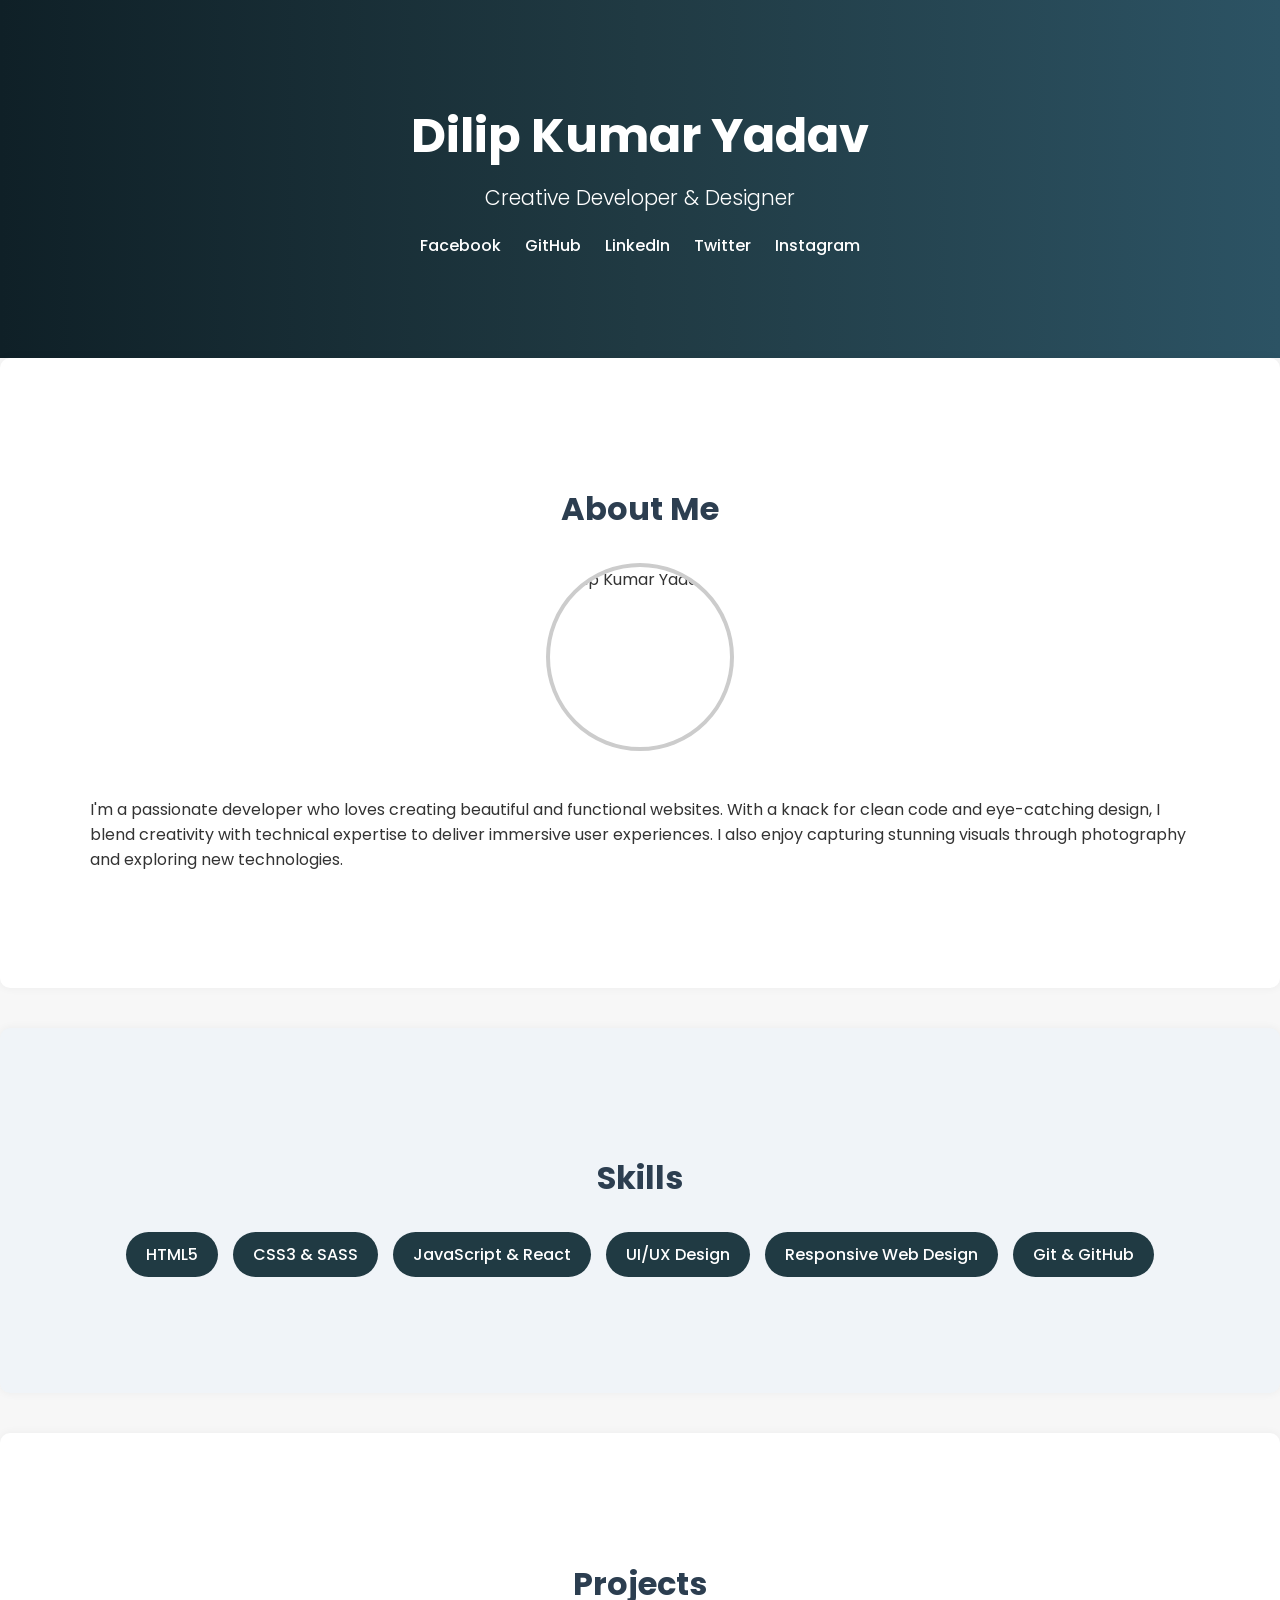
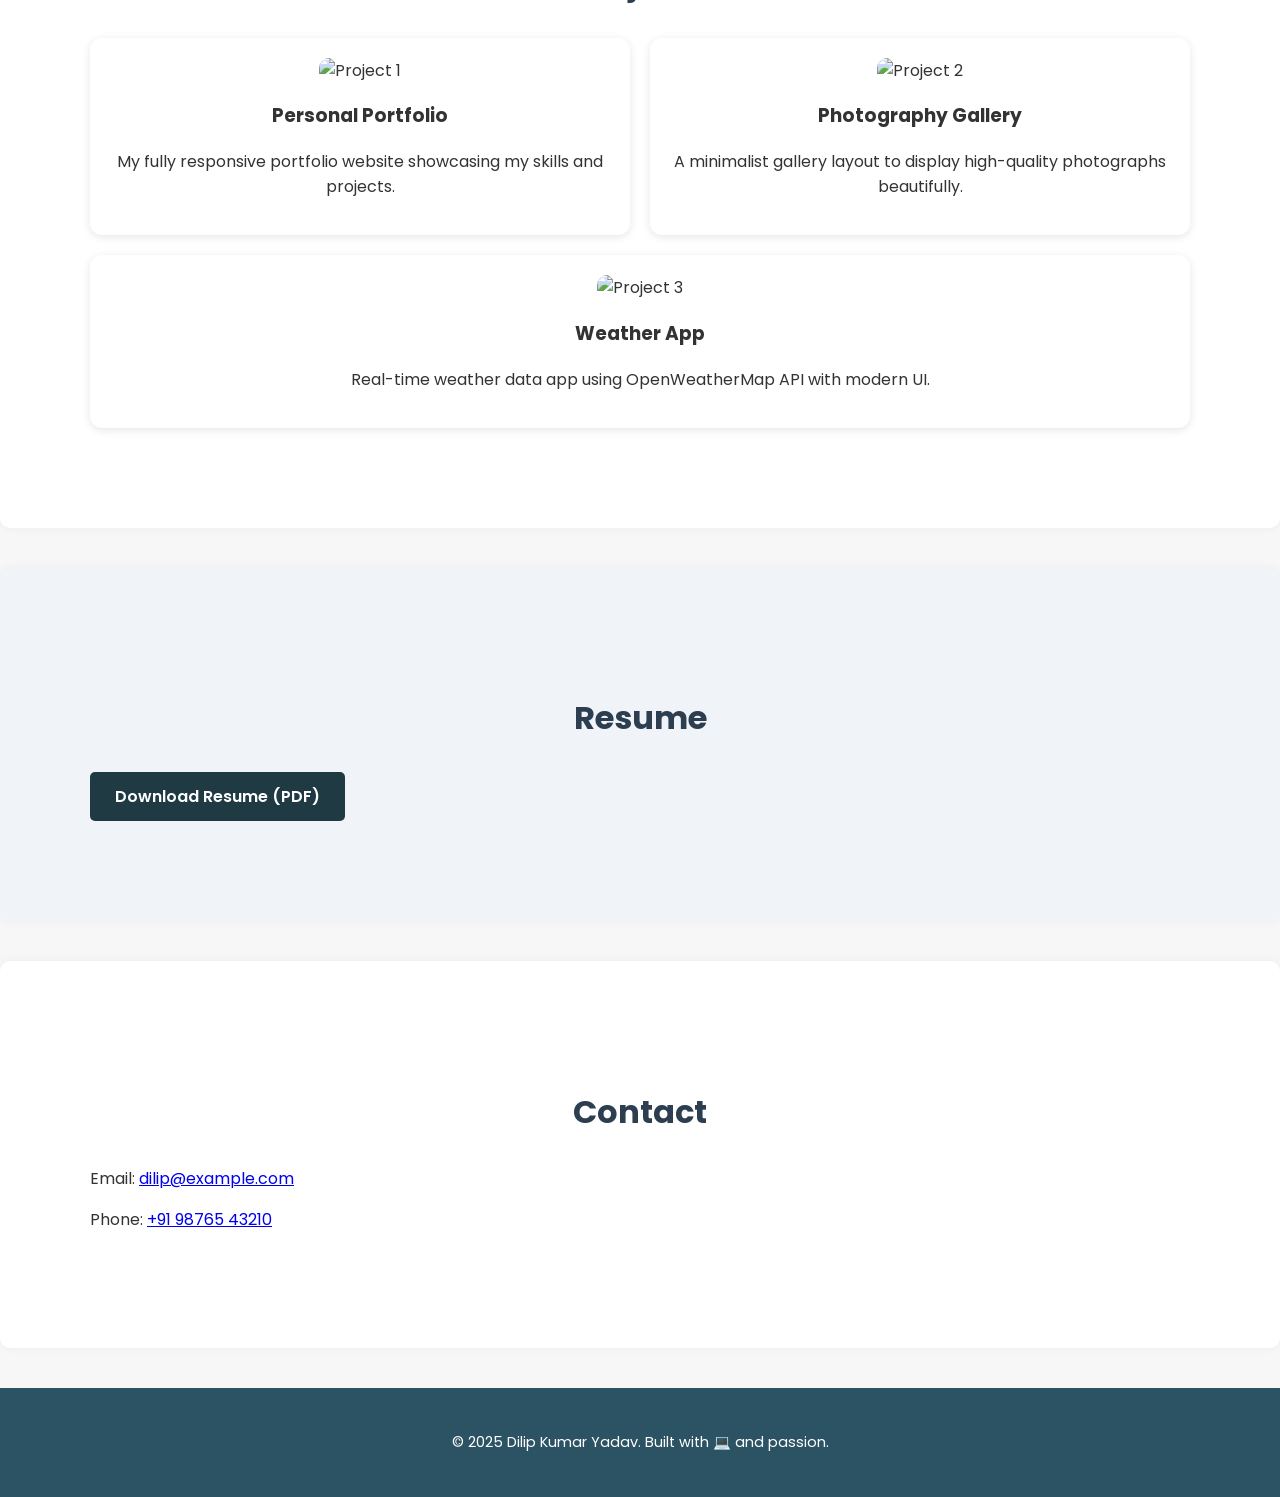
==== porfolio.html @ 93764da7 "Initial commit for portfolio project" ====
<!DOCTYPE html>
<html lang="en">
<head>
  <meta charset="UTF-8" />
  <meta name="viewport" content="width=device-width, initial-scale=1.0" />
  <title>Dilip Kumar Yadav | Portfolio</title>
  <link rel="stylesheet" href="style1.css" />
  <link href="https://fonts.googleapis.com/css2?family=Poppins:wght@300;500;700&display=swap" rel="stylesheet">
</head>
<body>
  <header class="main-header">
    <div class="container">
      <h1>Dilip Kumar Yadav</h1>
      <p class="tagline">Creative Developer & Designer</p>
      <div class="social-links">
        <a href="https://www.facebook.com/share/1N4x9BGYqD/" target="_blank">Facebook</a>
        <a href="https://github.com/dilipkumar" target="_blank">GitHub</a>
        <a href="https://www.linkedin.com/in/dilip-kumar-yadav-ab95802b9?utm_source=share&utm_campaign=share_via&utm_content=profile&utm_medium=android_app
" target="_blank">LinkedIn</a>
        <a href="https://x.com/DilipKumar4952?t=Vsyx3Fzroto8toI7PtN6Iw&s=09" target="_blank">Twitter</a>
        <a href="https://www.instagram.com/dilipyadav3100?igsh=bm42M292dGVkbm9r" target="_blank">Instagram</a>
      </div>
    </div>
  </header>

  <section id="about" class="section">
    <div class="container">
      <h2>About Me</h2>
      <div class="about-flex">
        <img src="https://via.placeholder.com/180" alt="Dilip Kumar Yadav" class="profile-pic" />
        <p>I'm a passionate developer who loves creating beautiful and functional websites. With a knack for clean code and eye-catching design, I blend creativity with technical expertise to deliver immersive user experiences. I also enjoy capturing stunning visuals through photography and exploring new technologies.</p>
      </div>
    </div>
  </section>

  <section id="skills" class="section light">
    <div class="container">
      <h2>Skills</h2>
      <ul class="skills-list">
        <li>HTML5</li>
        <li>CSS3 & SASS</li>
        <li>JavaScript & React</li>
        <li>UI/UX Design</li>
        <li>Responsive Web Design</li>
        <li>Git & GitHub</li>
      </ul>
    </div>
  </section>

  <section id="projects" class="section">
    <div class="container">
      <h2>Projects</h2>
      <div class="project-grid">
        <div class="project">
          <img src="https://via.placeholder.com/350x200" alt="Project 1">
          <h3>Personal Portfolio</h3>
          <p>My fully responsive portfolio website showcasing my skills and projects.</p>
        </div>
        <div class="project">
          <img src="https://via.placeholder.com/350x200" alt="Project 2">
          <h3>Photography Gallery</h3>
          <p>A minimalist gallery layout to display high-quality photographs beautifully.</p>
        </div>
        <div class="project">
          <img src="https://via.placeholder.com/350x200" alt="Project 3">
          <h3>Weather App</h3>
          <p>Real-time weather data app using OpenWeatherMap API with modern UI.</p>
        </div>
      </div>
    </div>
  </section>

  <section id="resume" class="section light">
    <div class="container">
      <h2>Resume</h2>
      <a class="button" href="resume.pdf" download>Download Resume (PDF)</a>
    </div>
  </section>

  <section id="contact" class="section">
    <div class="container">
      <h2>Contact</h2>
      <p>Email: <a href="mailto:dilip@example.com">dilip@example.com</a></p>
      <p>Phone: <a href="tel:+919876543210">+91 98765 43210</a></p>
    </div>
  </section>

  <footer class="main-footer">
    <p>&copy; 2025 Dilip Kumar Yadav. Built with 💻 and passion.</p>
  </footer>
</body>
</html>
---- style1.css ----
/* style.css */

body {
    margin: 0;
    font-family: 'Poppins', sans-serif;
    background-color: #f7f7f7;
    color: #333;
  }
  
  .container {
    width: 90%;
    max-width: 1100px;
    margin: auto;
    padding: 40px 20px;
  }
  
  .main-header {
    background: linear-gradient(to right, #0f2027, #203a43, #2c5364);
    color: #fff;
    text-align: center;
    padding: 60px 20px;
  }
  
  .main-header h1 {
    font-size: 3em;
    margin: 0;
  }
  
  .tagline {
    font-size: 1.3em;
    margin: 10px 0;
    font-weight: 300;
  }
  
  .social-links {
    margin-top: 20px;
  }
  
  .social-links a {
    color: #fff;
    text-decoration: none;
    margin: 0 10px;
    font-weight: 500;
    transition: color 0.3s;
  }
  
  .social-links a:hover {
    color: #f5c518;
  }
  
  .section {
    background: #fff;
    margin-bottom: 40px;
    padding: 60px 20px;
    border-radius: 10px;
    box-shadow: 0 0 10px rgba(0,0,0,0.05);
  }
  
  .section.light {
    background-color: #f0f4f8;
  }
  
  .section h2 {
    text-align: center;
    margin-bottom: 30px;
    font-size: 2em;
    color: #2c3e50;
  }
  
  .about-flex {
    display: flex;
    flex-wrap: wrap;
    gap: 30px;
    align-items: center;
    justify-content: center;
  }
  
  .profile-pic {
    border-radius: 50%;
    width: 180px;
    height: 180px;
    object-fit: cover;
    border: 4px solid #ccc;
  }
  
  .skills-list {
    list-style: none;
    display: flex;
    flex-wrap: wrap;
    justify-content: center;
    gap: 15px;
    padding: 0;
  }
  
  .skills-list li {
    background: #203a43;
    color: #fff;
    padding: 10px 20px;
    border-radius: 25px;
    font-weight: 500;
  }
  
  .project-grid {
    display: flex;
    flex-wrap: wrap;
    justify-content: space-between;
    gap: 20px;
  }
  
  .project {
    background: #ffffff;
    padding: 20px;
    border-radius: 12px;
    flex: 1 1 calc(33% - 20px);
    box-shadow: 0 2px 8px rgba(0,0,0,0.1);
    text-align: center;
    transition: transform 0.3s;
  }
  
  .project img {
    max-width: 100%;
    border-radius: 10px;
  }
  
  .project:hover {
    transform: translateY(-5px);
  }
  
  .button {
    display: inline-block;
    background: #203a43;
    color: #fff;
    padding: 12px 25px;
    border-radius: 5px;
    text-decoration: none;
    font-weight: 600;
    transition: background 0.3s;
  }
  
  .button:hover {
    background: #0f2027;
  }
  
  .main-footer {
    text-align: center;
    padding: 30px 20px;
    background: #2c5364;
    color: #fff;
    font-size: 0.9em;
  }
  
  /* Responsive Design */
  @media (max-width: 768px) {
    .about-flex {
      flex-direction: column;
      text-align: center;
    }
  
    .project-grid {
      flex-direction: column;
      align-items: center;
    }
  
    .project {
      width: 100%;
    }
  }
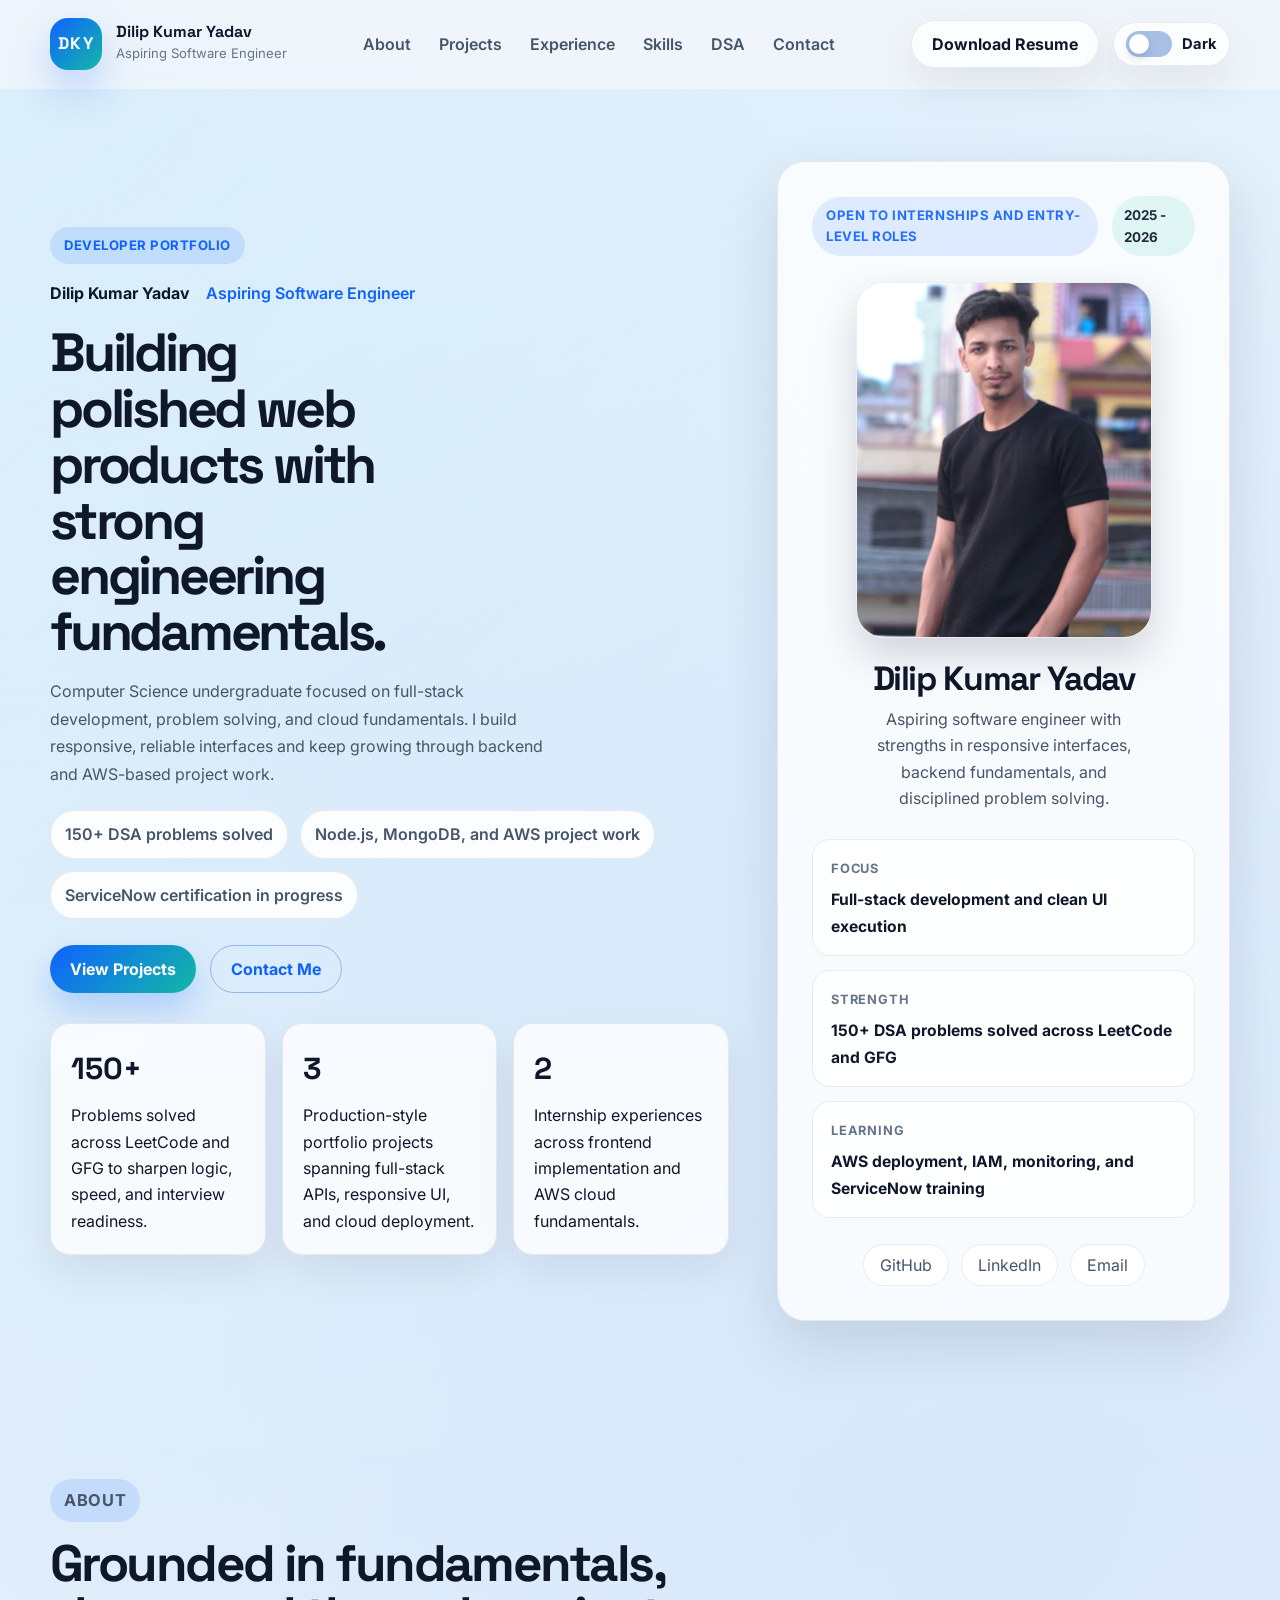
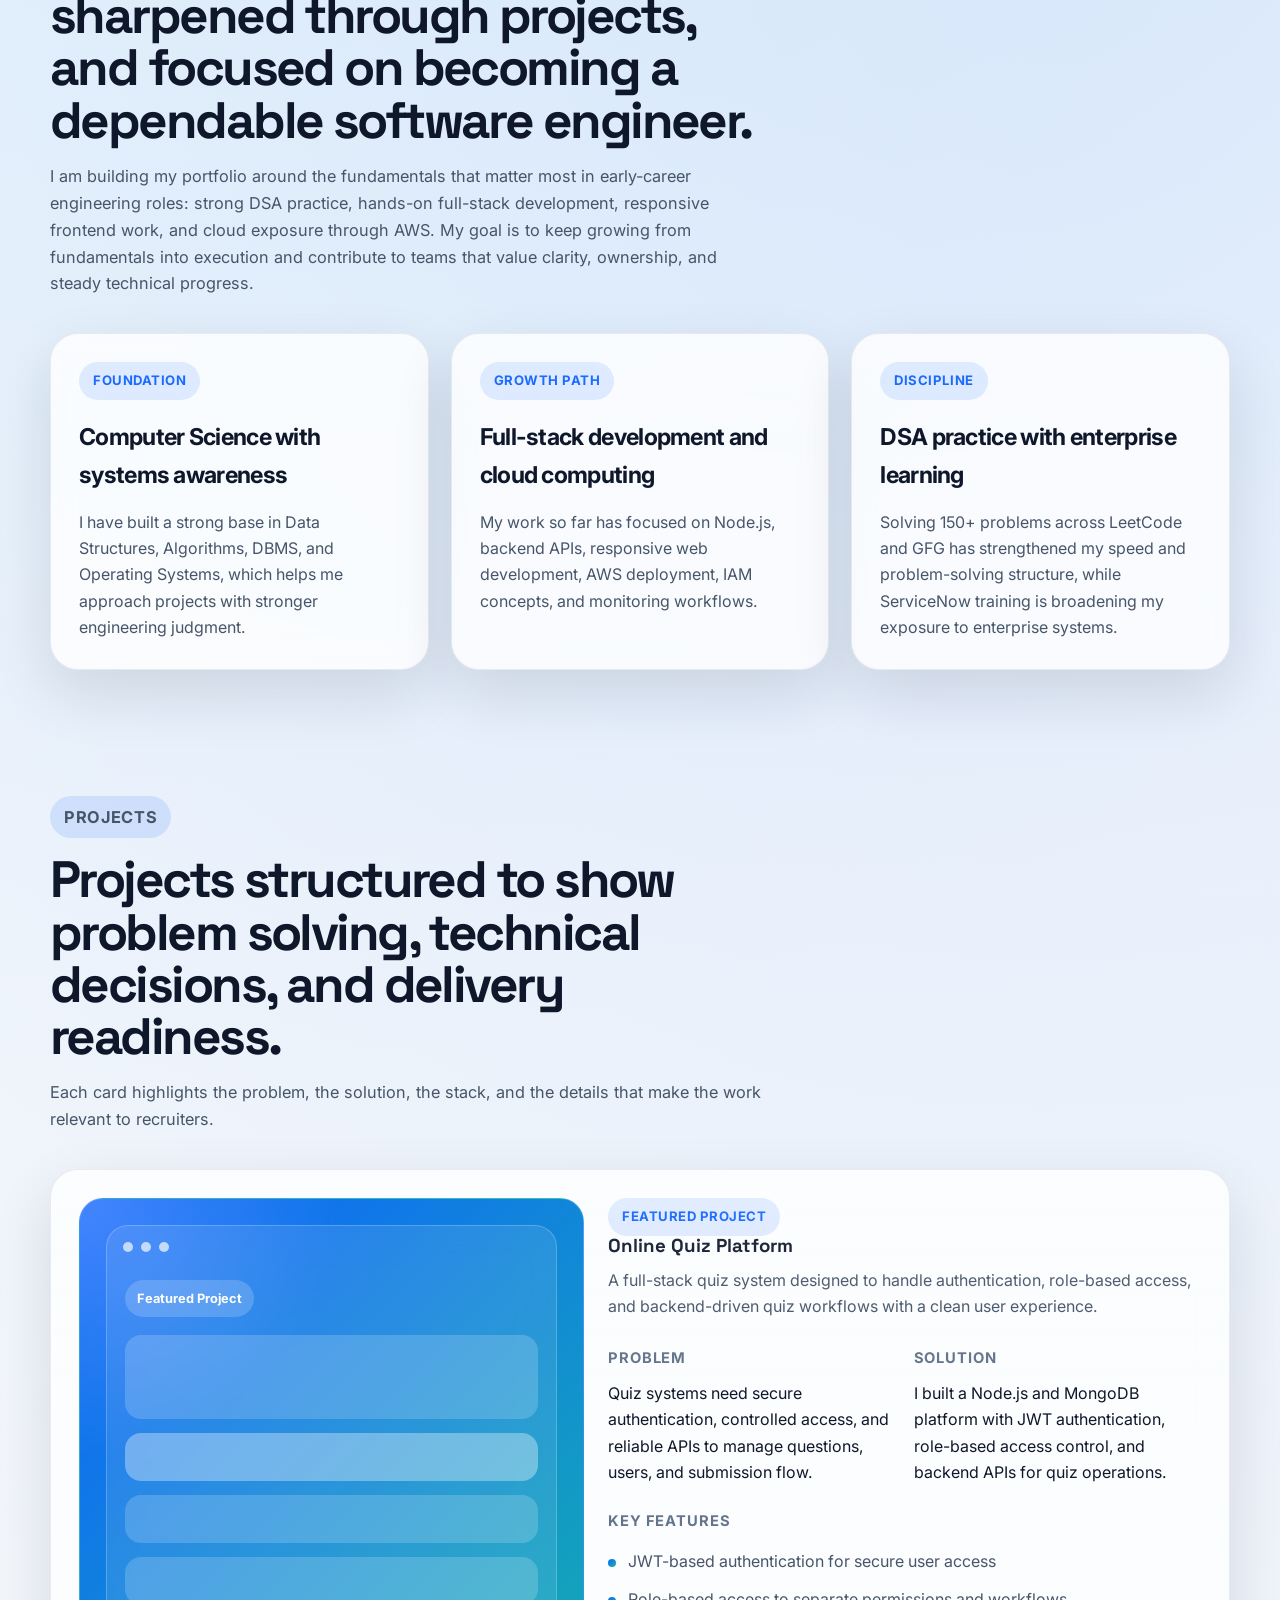
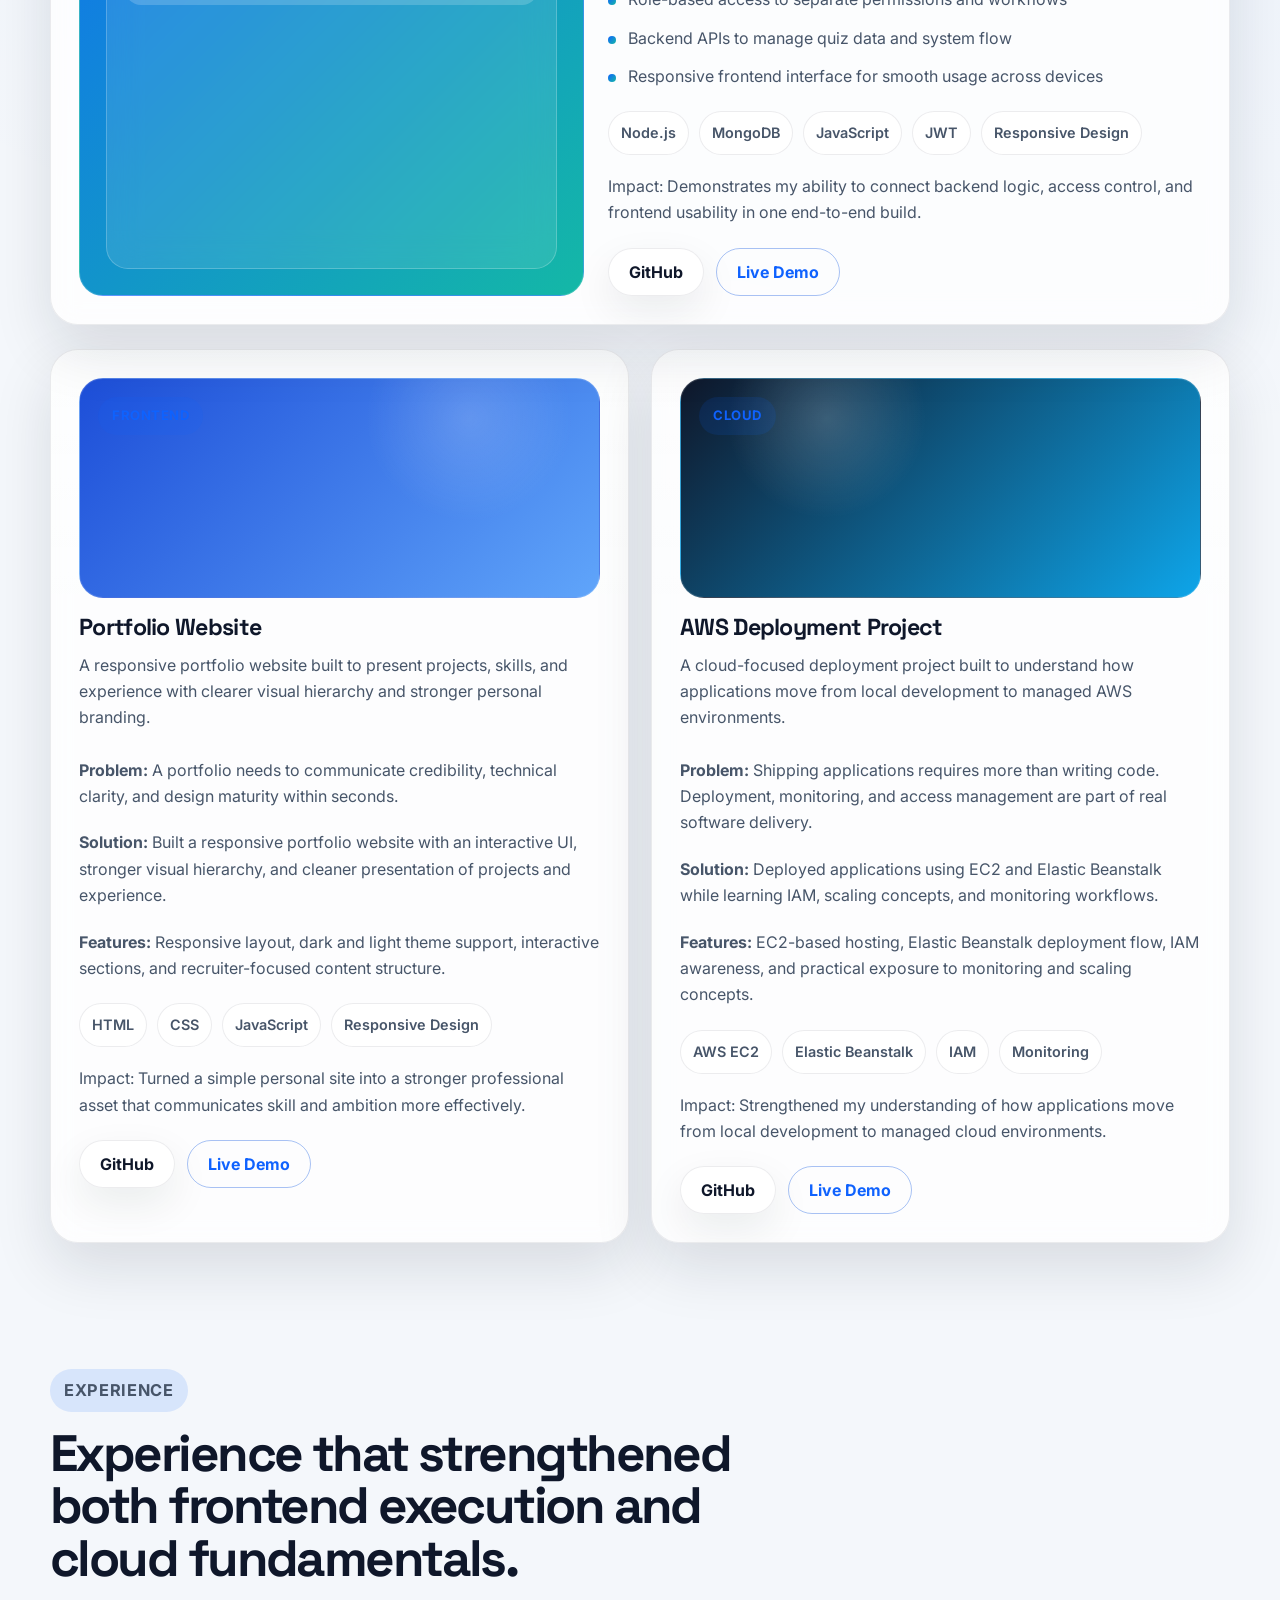
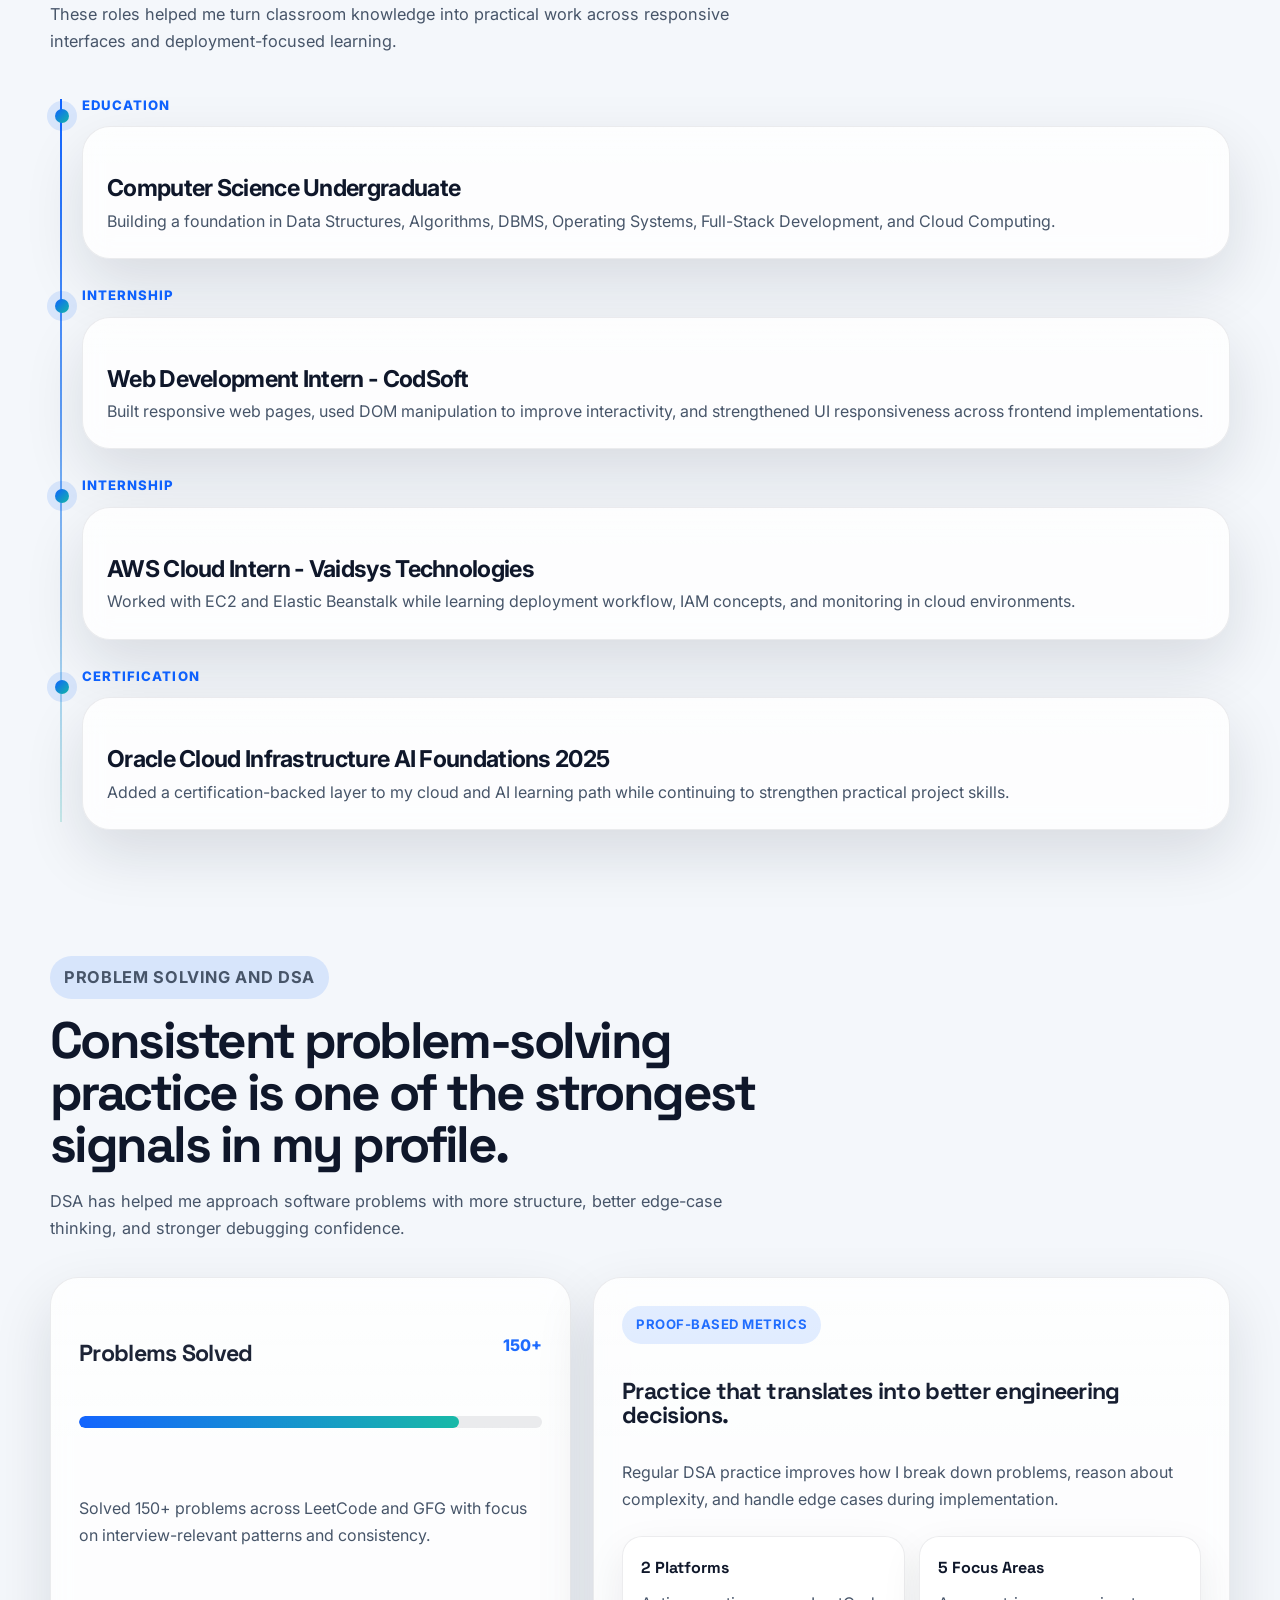
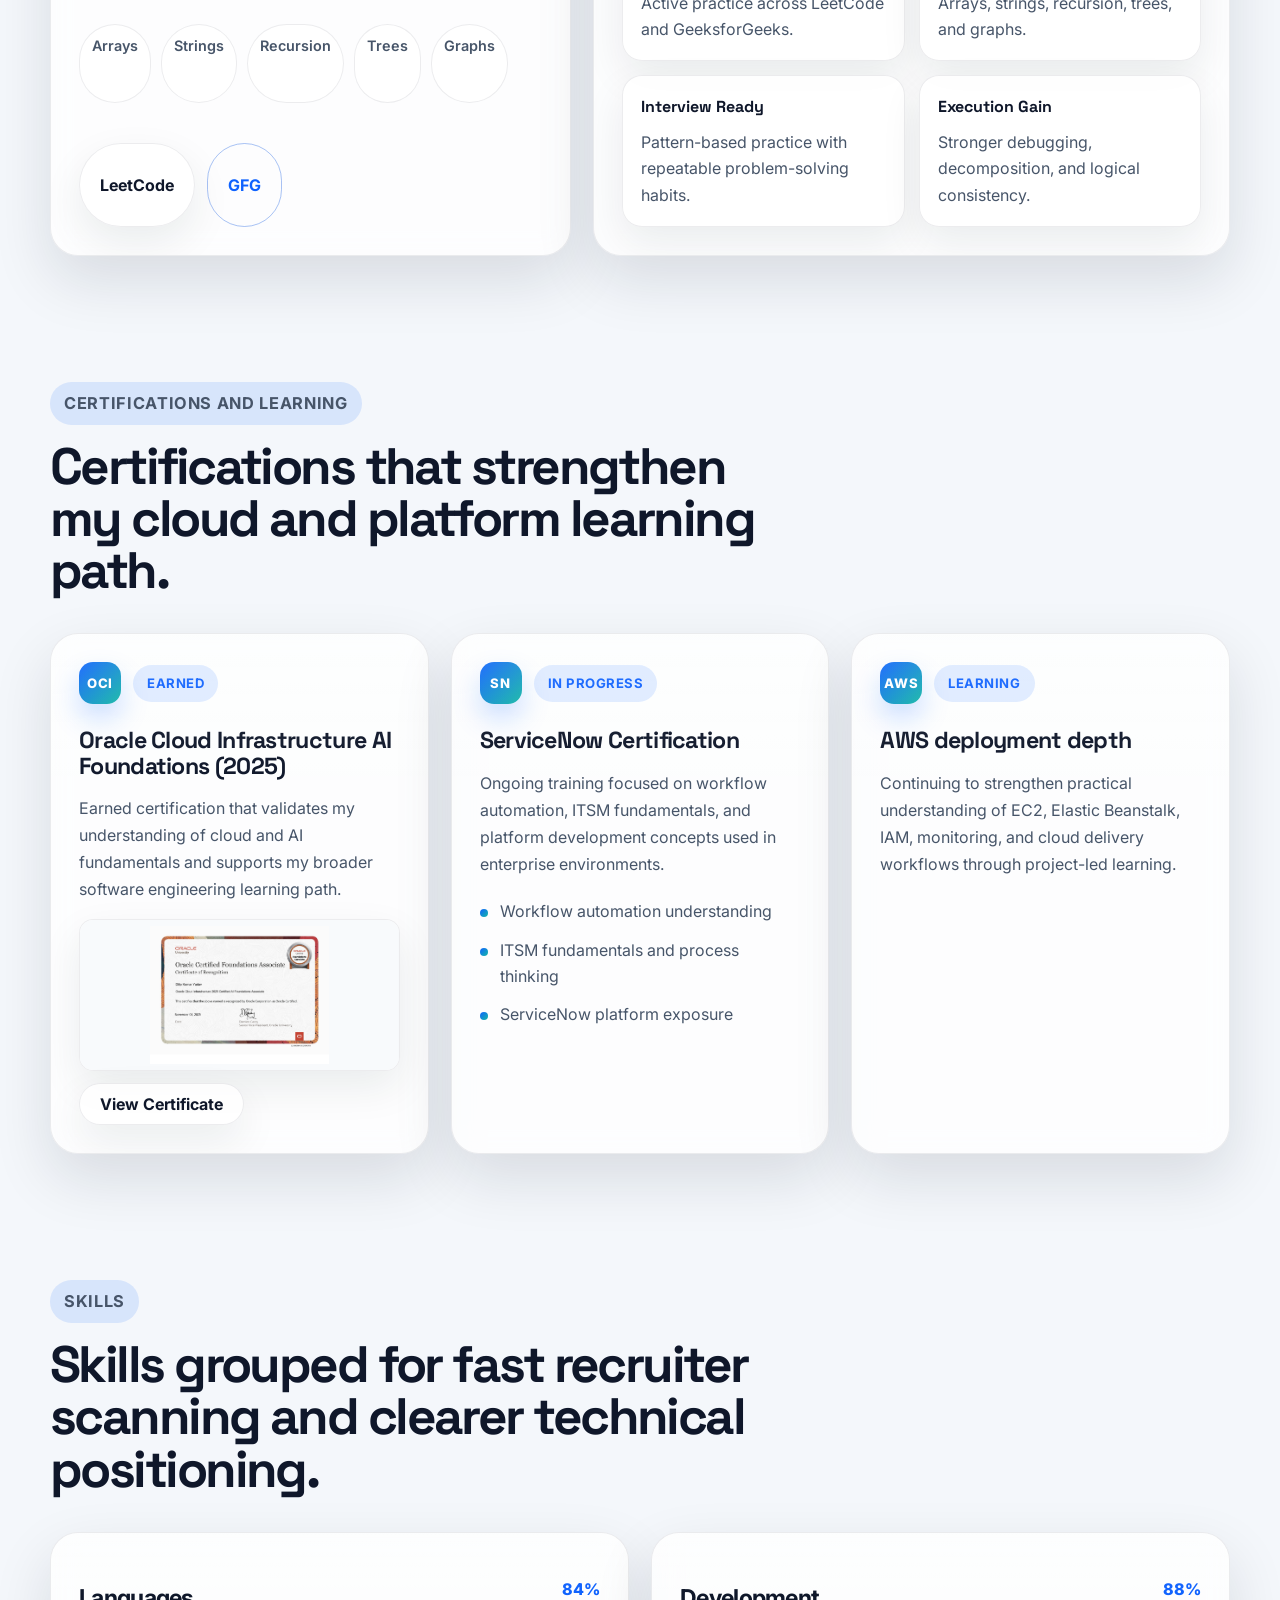
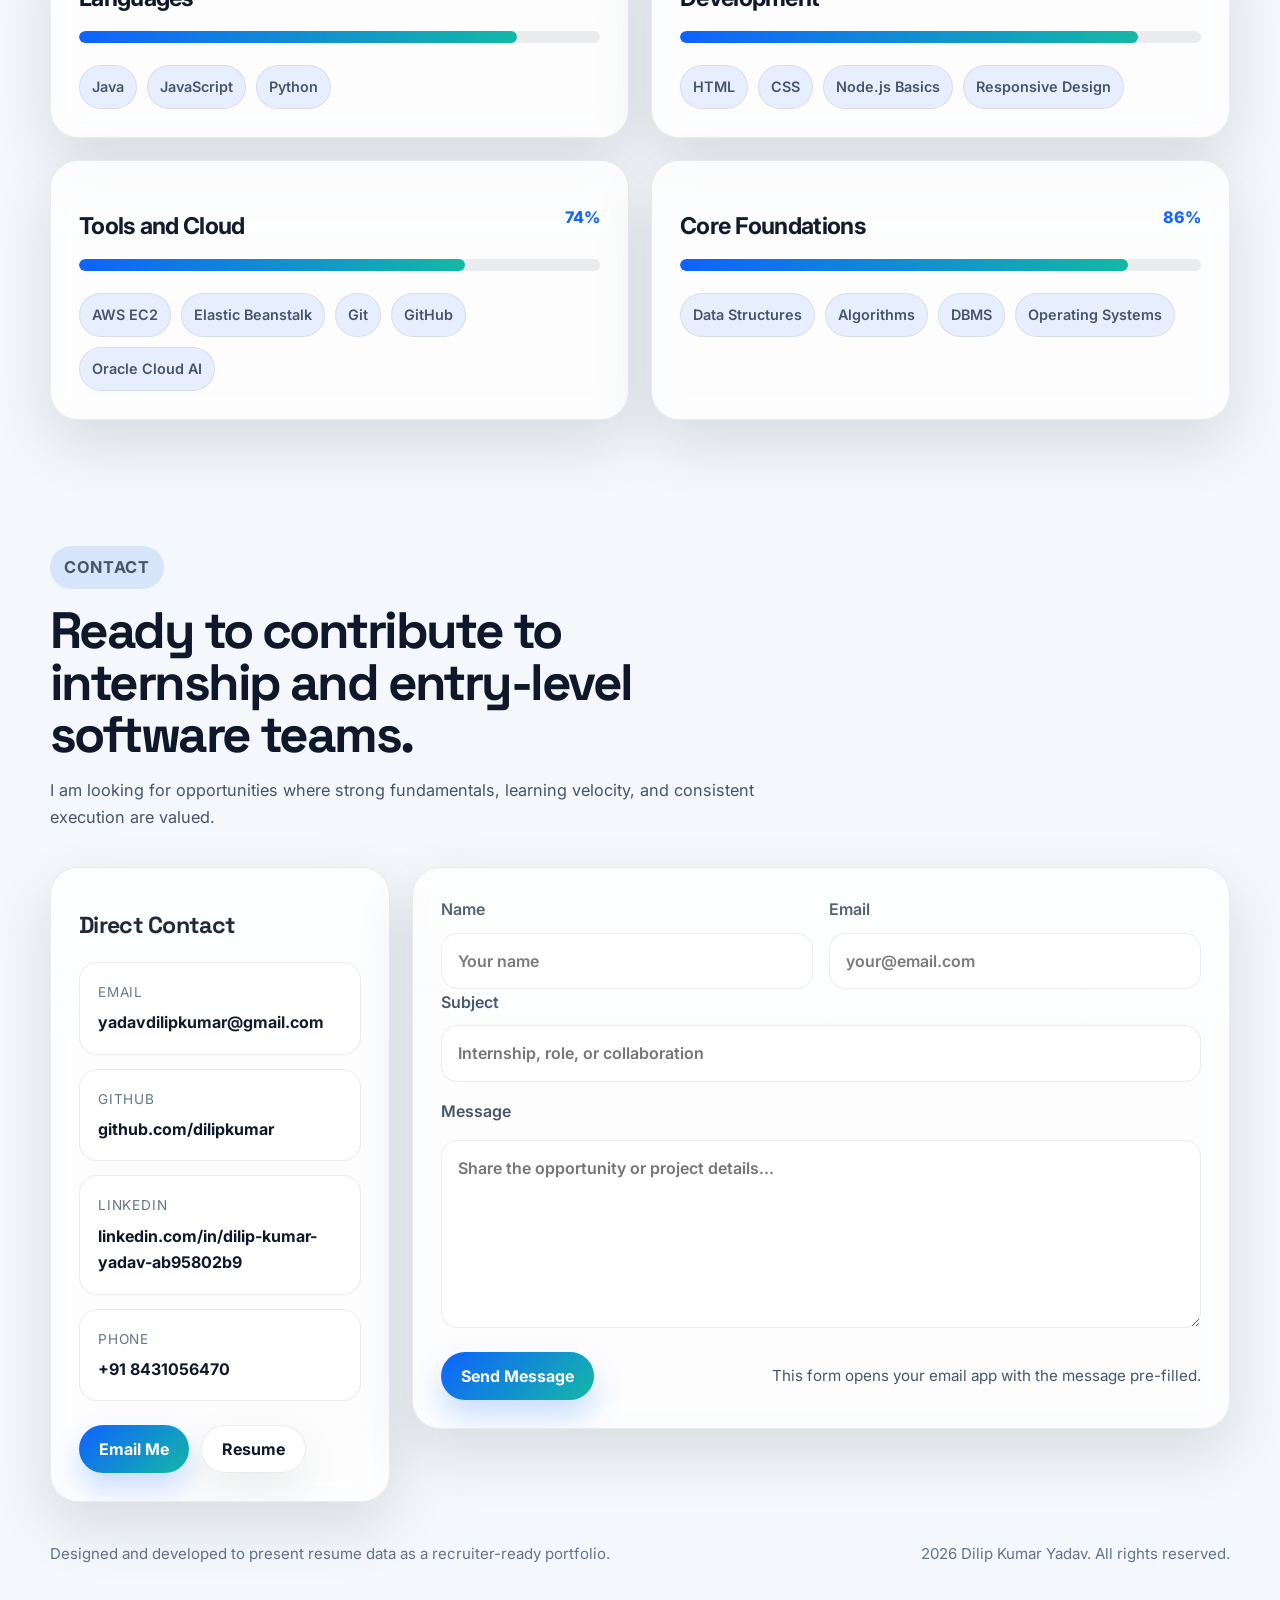
==== commit 253e08bb: "Update portfolio content and add demo assets" ====
--- a/porfolio.html
+++ b/porfolio.html
@@ -1,92 +1,586 @@
 <!DOCTYPE html>
 <html lang="en">
 <head>
-  <meta charset="UTF-8" />
-  <meta name="viewport" content="width=device-width, initial-scale=1.0" />
-  <title>Dilip Kumar Yadav | Portfolio</title>
-  <link rel="stylesheet" href="style1.css" />
-  <link href="https://fonts.googleapis.com/css2?family=Poppins:wght@300;500;700&display=swap" rel="stylesheet">
+  <meta charset="UTF-8">
+  <meta name="viewport" content="width=device-width, initial-scale=1.0">
+  <meta name="description" content="Dilip Kumar Yadav is an aspiring software engineer with strengths in full-stack development, cloud fundamentals, responsive web development, and problem solving.">
+  <meta name="keywords" content="Dilip Kumar Yadav, Aspiring Software Engineer, Portfolio, JavaScript, Java, Node.js, AWS, DSA">
+  <meta name="author" content="Dilip Kumar Yadav">
+  <meta name="theme-color" content="#0b1220">
+  <title>Dilip Kumar Yadav | Aspiring Software Engineer Portfolio</title>
+  <link rel="icon" type="image/svg+xml" href="favicon.svg">
+  <link rel="preconnect" href="https://fonts.googleapis.com">
+  <link rel="preconnect" href="https://fonts.gstatic.com" crossorigin>
+  <link href="https://fonts.googleapis.com/css2?family=Inter:wght@400;500;600;700;800&family=Space+Grotesk:wght@500;700&display=swap" rel="stylesheet">
+  <link rel="stylesheet" href="style1.css">
+  <script defer src="script.js"></script>
 </head>
 <body>
-  <header class="main-header">
-    <div class="container">
-      <h1>Dilip Kumar Yadav</h1>
-      <p class="tagline">Creative Developer & Designer</p>
-      <div class="social-links">
-        <a href="https://www.facebook.com/share/1N4x9BGYqD/" target="_blank">Facebook</a>
-        <a href="https://github.com/dilipkumar" target="_blank">GitHub</a>
-        <a href="https://www.linkedin.com/in/dilip-kumar-yadav-ab95802b9?utm_source=share&utm_campaign=share_via&utm_content=profile&utm_medium=android_app
-" target="_blank">LinkedIn</a>
-        <a href="https://x.com/DilipKumar4952?t=Vsyx3Fzroto8toI7PtN6Iw&s=09" target="_blank">Twitter</a>
-        <a href="https://www.instagram.com/dilipyadav3100?igsh=bm42M292dGVkbm9r" target="_blank">Instagram</a>
+  <div class="page-noise"></div>
+
+  <header class="site-header" id="top">
+    <div class="container header-inner">
+      <a class="brand" href="#top" aria-label="Go to top">
+        <span class="brand-mark">DKY</span>
+        <span class="brand-copy">
+          <strong>Dilip Kumar Yadav</strong>
+          <small>Aspiring Software Engineer</small>
+        </span>
+      </a>
+
+      <button class="nav-toggle" id="navToggle" aria-expanded="false" aria-controls="siteNav" aria-label="Open menu">
+        <span></span>
+        <span></span>
+        <span></span>
+      </button>
+
+      <nav class="site-nav" id="siteNav">
+        <a href="#about">About</a>
+        <a href="#projects">Projects</a>
+        <a href="#experience">Experience</a>
+        <a href="#skills">Skills</a>
+        <a href="#problem-solving">DSA</a>
+        <a href="#contact">Contact</a>
+      </nav>
+
+      <div class="header-actions">
+        <a class="button button-secondary desktop-only" href="dilipResume.pdf" download>Download Resume</a>
+        <button class="theme-toggle" id="themeToggle" aria-pressed="false" aria-label="Toggle theme">
+          <span class="theme-toggle-track">
+            <span class="theme-toggle-thumb"></span>
+          </span>
+          <span class="theme-toggle-text">Dark</span>
+        </button>
       </div>
     </div>
   </header>
 
-  <section id="about" class="section">
-    <div class="container">
-      <h2>About Me</h2>
-      <div class="about-flex">
-        <img src="https://via.placeholder.com/180" alt="Dilip Kumar Yadav" class="profile-pic" />
-        <p>I'm a passionate developer who loves creating beautiful and functional websites. With a knack for clean code and eye-catching design, I blend creativity with technical expertise to deliver immersive user experiences. I also enjoy capturing stunning visuals through photography and exploring new technologies.</p>
-      </div>
+  <main>
+    <section class="hero container">
+      <div class="hero-copy reveal">
+        <p class="eyebrow">Developer Portfolio</p>
+        <p class="hero-intro">Dilip Kumar Yadav <span>Aspiring Software Engineer</span></p>
+        <h1>Building polished web products with strong engineering fundamentals.</h1>
+        <p class="hero-lead">
+          Computer Science undergraduate focused on full-stack development, problem solving, and cloud fundamentals.
+          I build responsive, reliable interfaces and keep growing through backend and AWS-based project work.
+        </p>
+
+        <div class="hero-points">
+          <span>150+ DSA problems solved</span>
+          <span>Node.js, MongoDB, and AWS project work</span>
+          <span>ServiceNow certification in progress</span>
+        </div>
+
+        <div class="hero-actions">
+          <a class="button button-primary" href="#projects">View Projects</a>
+          <a class="button button-ghost" href="#contact">Contact Me</a>
+        </div>
+
+        <div class="metrics-grid">
+          <article class="metric-card">
+            <strong>150+</strong>
+            <span>Problems solved across LeetCode and GFG to sharpen logic, speed, and interview readiness.</span>
+          </article>
+          <article class="metric-card">
+            <strong>3</strong>
+            <span>Production-style portfolio projects spanning full-stack APIs, responsive UI, and cloud deployment.</span>
+          </article>
+          <article class="metric-card">
+            <strong>2</strong>
+            <span>Internship experiences across frontend implementation and AWS cloud fundamentals.</span>
+          </article>
+        </div>
+      </div>
+
+      <aside class="hero-panel reveal">
+        <div class="hero-panel-top">
+          <span class="status-pill">Open to internships and entry-level roles</span>
+          <div class="mini-badge">2025 - 2026</div>
+        </div>
+
+        <div class="portrait-wrap">
+          <div class="portrait-frame">
+            <img src="dilip.jpg" alt="Portrait of Dilip Kumar Yadav" class="portrait" width="300" height="360" decoding="async">
+          </div>
+        </div>
+
+        <div class="hero-panel-copy">
+          <h2>Dilip Kumar Yadav</h2>
+          <p>Aspiring software engineer with strengths in responsive interfaces, backend fundamentals, and disciplined problem solving.</p>
+        </div>
+
+        <div class="profile-proof">
+          <div class="proof-item">
+            <span class="proof-label">Focus</span>
+            <strong>Full-stack development and clean UI execution</strong>
+          </div>
+          <div class="proof-item">
+            <span class="proof-label">Strength</span>
+            <strong>150+ DSA problems solved across LeetCode and GFG</strong>
+          </div>
+          <div class="proof-item">
+            <span class="proof-label">Learning</span>
+            <strong>AWS deployment, IAM, monitoring, and ServiceNow training</strong>
+          </div>
+        </div>
+
+        <div class="social-row">
+          <a href="https://github.com/dilipkumar" target="_blank" rel="noreferrer">GitHub</a>
+          <a href="https://www.linkedin.com/in/dilip-kumar-yadav-ab95802b9?utm_source=share&utm_campaign=share_via&utm_content=profile&utm_medium=android_app" target="_blank" rel="noreferrer">LinkedIn</a>
+          <a href="mailto:yadavdilipkumar@gmail.com">Email</a>
+        </div>
+      </aside>
+    </section>
+
+    <section class="section container reveal" id="about">
+      <div class="section-heading">
+        <p class="section-kicker">About</p>
+        <h2>Grounded in fundamentals, sharpened through projects, and focused on becoming a dependable software engineer.</h2>
+        <p>
+          I am building my portfolio around the fundamentals that matter most in early-career engineering roles: strong DSA practice,
+          hands-on full-stack development, responsive frontend work, and cloud exposure through AWS. My goal is to keep growing from fundamentals into execution
+          and contribute to teams that value clarity, ownership, and steady technical progress.
+        </p>
+      </div>
+
+      <div class="about-grid">
+        <article class="panel about-card">
+          <span class="card-label">Foundation</span>
+          <h3>Computer Science with systems awareness</h3>
+          <p>
+            I have built a strong base in Data Structures, Algorithms, DBMS, and Operating Systems, which helps me approach projects with stronger engineering judgment.
+          </p>
+        </article>
+
+        <article class="panel about-card">
+          <span class="card-label">Growth Path</span>
+          <h3>Full-stack development and cloud computing</h3>
+          <p>
+            My work so far has focused on Node.js, backend APIs, responsive web development, AWS deployment, IAM concepts, and monitoring workflows.
+          </p>
+        </article>
+
+        <article class="panel about-card">
+          <span class="card-label">Discipline</span>
+          <h3>DSA practice with enterprise learning</h3>
+          <p>
+            Solving 150+ problems across LeetCode and GFG has strengthened my speed and problem-solving structure, while ServiceNow training is broadening my exposure to enterprise systems.
+          </p>
+        </article>
+      </div>
+    </section>
+
+    <section class="section container reveal" id="projects">
+      <div class="section-heading">
+        <p class="section-kicker">Projects</p>
+        <h2>Projects structured to show problem solving, technical decisions, and delivery readiness.</h2>
+        <p>Each card highlights the problem, the solution, the stack, and the details that make the work relevant to recruiters.</p>
+      </div>
+
+      <article class="panel featured-project">
+        <div class="project-visual visual-quiz">
+          <div class="project-window">
+            <div class="window-bar">
+              <span></span>
+              <span></span>
+              <span></span>
+            </div>
+            <div class="quiz-preview">
+              <div class="quiz-chip">Featured Project</div>
+              <div class="quiz-question"></div>
+              <div class="quiz-option active"></div>
+              <div class="quiz-option"></div>
+              <div class="quiz-option"></div>
+            </div>
+          </div>
+        </div>
+
+        <div class="featured-copy">
+          <div class="featured-header">
+            <span class="card-label">Featured Project</span>
+            <h3>Online Quiz Platform</h3>
+            <p>
+              A full-stack quiz system designed to handle authentication, role-based access, and backend-driven quiz workflows with a clean user experience.
+            </p>
+          </div>
+
+          <div class="case-study-grid">
+            <div>
+              <h4>Problem</h4>
+              <p>Quiz systems need secure authentication, controlled access, and reliable APIs to manage questions, users, and submission flow.</p>
+            </div>
+            <div>
+              <h4>Solution</h4>
+              <p>I built a Node.js and MongoDB platform with JWT authentication, role-based access control, and backend APIs for quiz operations.</p>
+            </div>
+          </div>
+
+          <div class="feature-block">
+            <h4>Key Features</h4>
+            <ul class="feature-list">
+              <li>JWT-based authentication for secure user access</li>
+              <li>Role-based access to separate permissions and workflows</li>
+              <li>Backend APIs to manage quiz data and system flow</li>
+              <li>Responsive frontend interface for smooth usage across devices</li>
+            </ul>
+          </div>
+
+          <div class="tag-row">
+            <span class="tag">Node.js</span>
+            <span class="tag">MongoDB</span>
+            <span class="tag">JavaScript</span>
+            <span class="tag">JWT</span>
+            <span class="tag">Responsive Design</span>
+          </div>
+
+          <p class="impact-note">Impact: Demonstrates my ability to connect backend logic, access control, and frontend usability in one end-to-end build.</p>
+
+          <div class="project-links">
+            <a class="button button-secondary" href="https://github.com/dilipkumar" target="_blank" rel="noreferrer">GitHub</a>
+            <a class="button button-ghost" href="quiz-platform-demo.html">Live Demo</a>
+          </div>
+        </div>
+      </article>
+
+      <div class="projects-grid">
+        <article class="panel case-study">
+          <div class="project-visual visual-ui">
+            <span class="project-badge">Frontend</span>
+          </div>
+          <h3>Portfolio Website</h3>
+          <p class="project-summary">A responsive portfolio website built to present projects, skills, and experience with clearer visual hierarchy and stronger personal branding.</p>
+          <div class="case-copy">
+            <p><strong>Problem:</strong> A portfolio needs to communicate credibility, technical clarity, and design maturity within seconds.</p>
+            <p><strong>Solution:</strong> Built a responsive portfolio website with an interactive UI, stronger visual hierarchy, and cleaner presentation of projects and experience.</p>
+            <p><strong>Features:</strong> Responsive layout, dark and light theme support, interactive sections, and recruiter-focused content structure.</p>
+          </div>
+          <div class="tag-row">
+            <span class="tag">HTML</span>
+            <span class="tag">CSS</span>
+            <span class="tag">JavaScript</span>
+            <span class="tag">Responsive Design</span>
+          </div>
+          <p class="impact-note">Impact: Turned a simple personal site into a stronger professional asset that communicates skill and ambition more effectively.</p>
+          <div class="project-links">
+            <a class="button button-secondary" href="https://github.com/dilipkumar" target="_blank" rel="noreferrer">GitHub</a>
+            <a class="button button-ghost" href="portfolio-website-demo.html">Live Demo</a>
+          </div>
+        </article>
+
+        <article class="panel case-study">
+          <div class="project-visual visual-cloud">
+            <span class="project-badge">Cloud</span>
+          </div>
+          <h3>AWS Deployment Project</h3>
+          <p class="project-summary">A cloud-focused deployment project built to understand how applications move from local development to managed AWS environments.</p>
+          <div class="case-copy">
+            <p><strong>Problem:</strong> Shipping applications requires more than writing code. Deployment, monitoring, and access management are part of real software delivery.</p>
+            <p><strong>Solution:</strong> Deployed applications using EC2 and Elastic Beanstalk while learning IAM, scaling concepts, and monitoring workflows.</p>
+            <p><strong>Features:</strong> EC2-based hosting, Elastic Beanstalk deployment flow, IAM awareness, and practical exposure to monitoring and scaling concepts.</p>
+          </div>
+          <div class="tag-row">
+            <span class="tag">AWS EC2</span>
+            <span class="tag">Elastic Beanstalk</span>
+            <span class="tag">IAM</span>
+            <span class="tag">Monitoring</span>
+          </div>
+          <p class="impact-note">Impact: Strengthened my understanding of how applications move from local development to managed cloud environments.</p>
+          <div class="project-links">
+            <a class="button button-secondary" href="https://github.com/dilipkumar" target="_blank" rel="noreferrer">GitHub</a>
+            <a class="button button-ghost" href="aws-deployment-demo.html">Live Demo</a>
+          </div>
+        </article>
+      </div>
+    </section>
+
+    <section class="section container reveal" id="experience">
+      <div class="section-heading">
+        <p class="section-kicker">Experience</p>
+        <h2>Experience that strengthened both frontend execution and cloud fundamentals.</h2>
+        <p>These roles helped me turn classroom knowledge into practical work across responsive interfaces and deployment-focused learning.</p>
+      </div>
+
+      <div class="journey-layout">
+        <div class="timeline">
+          <article class="timeline-item">
+            <span class="timeline-year">Education</span>
+            <div class="timeline-card panel">
+              <h3>Computer Science Undergraduate</h3>
+              <p>Building a foundation in Data Structures, Algorithms, DBMS, Operating Systems, Full-Stack Development, and Cloud Computing.</p>
+            </div>
+          </article>
+
+          <article class="timeline-item">
+            <span class="timeline-year">Internship</span>
+            <div class="timeline-card panel">
+              <h3>Web Development Intern - CodSoft</h3>
+              <p>Built responsive web pages, used DOM manipulation to improve interactivity, and strengthened UI responsiveness across frontend implementations.</p>
+            </div>
+          </article>
+
+          <article class="timeline-item">
+            <span class="timeline-year">Internship</span>
+            <div class="timeline-card panel">
+              <h3>AWS Cloud Intern - Vaidsys Technologies</h3>
+              <p>Worked with EC2 and Elastic Beanstalk while learning deployment workflow, IAM concepts, and monitoring in cloud environments.</p>
+            </div>
+          </article>
+
+          <article class="timeline-item">
+            <span class="timeline-year">Certification</span>
+            <div class="timeline-card panel">
+              <h3>Oracle Cloud Infrastructure AI Foundations 2025</h3>
+              <p>Added a certification-backed layer to my cloud and AI learning path while continuing to strengthen practical project skills.</p>
+            </div>
+          </article>
+        </div>
+      </div>
+    </section>
+
+    <section class="section container reveal" id="problem-solving">
+      <div class="section-heading">
+        <p class="section-kicker">Problem Solving and DSA</p>
+        <h2>Consistent problem-solving practice is one of the strongest signals in my profile.</h2>
+        <p>DSA has helped me approach software problems with more structure, better edge-case thinking, and stronger debugging confidence.</p>
+      </div>
+
+      <div class="problem-solving-grid">
+        <article class="panel problem-card">
+          <div class="skill-head">
+            <h3>Problems Solved</h3>
+            <span>150+</span>
+          </div>
+          <div class="skill-meter"><span style="width: 82%;"></span></div>
+          <p class="problem-note">Solved 150+ problems across LeetCode and GFG with focus on interview-relevant patterns and consistency.</p>
+          <div class="tag-row">
+            <span class="tag">Arrays</span>
+            <span class="tag">Strings</span>
+            <span class="tag">Recursion</span>
+            <span class="tag">Trees</span>
+            <span class="tag">Graphs</span>
+          </div>
+          <div class="project-links">
+            <a class="button button-secondary" href="https://leetcode.com/" target="_blank" rel="noreferrer">LeetCode</a>
+            <a class="button button-ghost" href="https://www.geeksforgeeks.org/" target="_blank" rel="noreferrer">GFG</a>
+          </div>
+        </article>
+
+        <article class="panel dsa-panel">
+          <span class="card-label">Proof-Based Metrics</span>
+          <h3>Practice that translates into better engineering decisions.</h3>
+          <p>Regular DSA practice improves how I break down problems, reason about complexity, and handle edge cases during implementation.</p>
+          <div class="dsa-stats">
+            <div>
+              <strong>2 Platforms</strong>
+              <span>Active practice across LeetCode and GeeksforGeeks.</span>
+            </div>
+            <div>
+              <strong>5 Focus Areas</strong>
+              <span>Arrays, strings, recursion, trees, and graphs.</span>
+            </div>
+            <div>
+              <strong>Interview Ready</strong>
+              <span>Pattern-based practice with repeatable problem-solving habits.</span>
+            </div>
+            <div>
+              <strong>Execution Gain</strong>
+              <span>Stronger debugging, decomposition, and logical consistency.</span>
+            </div>
+          </div>
+        </article>
+      </div>
+    </section>
+
+    <section class="section container reveal" id="certifications">
+      <div class="section-heading">
+        <p class="section-kicker">Certifications and Learning</p>
+        <h2>Certifications that strengthen my cloud and platform learning path.</h2>
+      </div>
+
+      <div class="cert-grid">
+        <article class="panel certification-card">
+          <div class="cert-badge-row">
+            <span class="cert-icon">OCI</span>
+            <span class="card-label">Earned</span>
+          </div>
+          <h3>Oracle Cloud Infrastructure AI Foundations (2025)</h3>
+          <p>
+            Earned certification that validates my understanding of cloud and AI fundamentals and supports my broader software engineering learning path.
+          </p>
+          <div class="cert-evidence">
+            <a class="cert-thumb" href="eCertificate.jpg" target="_blank" rel="noreferrer" aria-label="Open Oracle Cloud certificate image">
+              <img src="eCertificate.jpg" alt="Oracle Cloud Infrastructure AI Foundations certificate for Dilip Kumar Yadav" loading="lazy" width="1024" height="768" decoding="async">
+            </a>
+            <a class="button button-secondary cert-action" href="eCertificate.jpg" target="_blank" rel="noreferrer">View Certificate</a>
+          </div>
+        </article>
+
+        <article class="panel certification-card">
+          <div class="cert-badge-row">
+            <span class="cert-icon">SN</span>
+            <span class="card-label">In Progress</span>
+          </div>
+          <h3>ServiceNow Certification</h3>
+          <p>
+            Ongoing training focused on workflow automation, ITSM fundamentals, and platform development concepts used in enterprise environments.
+          </p>
+          <ul class="feature-list">
+            <li>Workflow automation understanding</li>
+            <li>ITSM fundamentals and process thinking</li>
+            <li>ServiceNow platform exposure</li>
+          </ul>
+        </article>
+
+        <article class="panel certification-card">
+          <div class="cert-badge-row">
+            <span class="cert-icon">AWS</span>
+            <span class="card-label">Learning</span>
+          </div>
+          <h3>AWS deployment depth</h3>
+          <p>
+            Continuing to strengthen practical understanding of EC2, Elastic Beanstalk, IAM, monitoring, and cloud delivery workflows through project-led learning.
+          </p>
+        </article>
+      </div>
+    </section>
+
+    <section class="section container reveal" id="skills">
+      <div class="section-heading">
+        <p class="section-kicker">Skills</p>
+        <h2>Skills grouped for fast recruiter scanning and clearer technical positioning.</h2>
+      </div>
+
+      <div class="skills-grid">
+        <article class="panel skill-card">
+          <div class="skill-head">
+            <h3>Languages</h3>
+            <span>84%</span>
+          </div>
+          <div class="skill-meter"><span style="width: 84%;"></span></div>
+          <div class="tag-row">
+            <span class="tag skill-tag">Java</span>
+            <span class="tag skill-tag">JavaScript</span>
+            <span class="tag skill-tag">Python</span>
+          </div>
+        </article>
+
+        <article class="panel skill-card">
+          <div class="skill-head">
+            <h3>Development</h3>
+            <span>88%</span>
+          </div>
+          <div class="skill-meter"><span style="width: 88%;"></span></div>
+          <div class="tag-row">
+            <span class="tag skill-tag">HTML</span>
+            <span class="tag skill-tag">CSS</span>
+            <span class="tag skill-tag">Node.js Basics</span>
+            <span class="tag skill-tag">Responsive Design</span>
+          </div>
+        </article>
+
+        <article class="panel skill-card">
+          <div class="skill-head">
+            <h3>Tools and Cloud</h3>
+            <span>74%</span>
+          </div>
+          <div class="skill-meter"><span style="width: 74%;"></span></div>
+          <div class="tag-row">
+            <span class="tag skill-tag">AWS EC2</span>
+            <span class="tag skill-tag">Elastic Beanstalk</span>
+            <span class="tag skill-tag">Git</span>
+            <span class="tag skill-tag">GitHub</span>
+            <span class="tag skill-tag">Oracle Cloud AI</span>
+          </div>
+        </article>
+
+        <article class="panel skill-card">
+          <div class="skill-head">
+            <h3>Core Foundations</h3>
+            <span>86%</span>
+          </div>
+          <div class="skill-meter"><span style="width: 86%;"></span></div>
+          <div class="tag-row">
+            <span class="tag skill-tag">Data Structures</span>
+            <span class="tag skill-tag">Algorithms</span>
+            <span class="tag skill-tag">DBMS</span>
+            <span class="tag skill-tag">Operating Systems</span>
+          </div>
+        </article>
+      </div>
+    </section>
+
+    <section class="section container reveal" id="contact">
+      <div class="section-heading">
+        <p class="section-kicker">Contact</p>
+        <h2>Ready to contribute to internship and entry-level software teams.</h2>
+        <p>I am looking for opportunities where strong fundamentals, learning velocity, and consistent execution are valued.</p>
+      </div>
+
+      <div class="contact-layout">
+        <aside class="panel contact-card">
+          <h3>Direct Contact</h3>
+          <div class="contact-list">
+            <a href="mailto:yadavdilipkumar@gmail.com">
+              <span>Email</span>
+              <strong>yadavdilipkumar@gmail.com</strong>
+            </a>
+            <a href="https://github.com/dilipkumar" target="_blank" rel="noreferrer">
+              <span>GitHub</span>
+              <strong>github.com/dilipkumar</strong>
+            </a>
+            <a href="https://www.linkedin.com/in/dilip-kumar-yadav-ab95802b9?utm_source=share&utm_campaign=share_via&utm_content=profile&utm_medium=android_app" target="_blank" rel="noreferrer">
+              <span>LinkedIn</span>
+              <strong>linkedin.com/in/dilip-kumar-yadav-ab95802b9</strong>
+            </a>
+            <a href="tel:+918431056470">
+              <span>Phone</span>
+              <strong>+91 8431056470</strong>
+            </a>
+          </div>
+
+          <div class="contact-actions">
+            <a class="button button-primary" href="mailto:yadavdilipkumar@gmail.com">Email Me</a>
+            <a class="button button-secondary" href="dilipResume.pdf" download>Resume</a>
+          </div>
+        </aside>
+
+        <form class="panel contact-form" id="contactForm">
+          <div class="field-grid">
+            <label>
+              Name
+              <input type="text" id="name" placeholder="Your name" required>
+            </label>
+            <label>
+              Email
+              <input type="email" id="email" placeholder="your@email.com" required>
+            </label>
+          </div>
+
+          <label>
+            Subject
+            <input type="text" id="subject" placeholder="Internship, role, or collaboration" required>
+          </label>
+
+          <label>
+            Message
+            <textarea id="message" rows="6" placeholder="Share the opportunity or project details..." required></textarea>
+          </label>
+
+          <div class="form-actions">
+            <button type="submit" class="button button-primary">Send Message</button>
+            <p id="formStatus">This form opens your email app with the message pre-filled.</p>
+          </div>
+        </form>
+      </div>
+    </section>
+  </main>
+
+  <footer class="site-footer">
+    <div class="container footer-inner">
+      <p>Designed and developed to present resume data as a recruiter-ready portfolio.</p>
+      <p><span id="currentYear"></span> Dilip Kumar Yadav. All rights reserved.</p>
     </div>
-  </section>
-
-  <section id="skills" class="section light">
-    <div class="container">
-      <h2>Skills</h2>
-      <ul class="skills-list">
-        <li>HTML5</li>
-        <li>CSS3 & SASS</li>
-        <li>JavaScript & React</li>
-        <li>UI/UX Design</li>
-        <li>Responsive Web Design</li>
-        <li>Git & GitHub</li>
-      </ul>
-    </div>
-  </section>
-
-  <section id="projects" class="section">
-    <div class="container">
-      <h2>Projects</h2>
-      <div class="project-grid">
-        <div class="project">
-          <img src="https://via.placeholder.com/350x200" alt="Project 1">
-          <h3>Personal Portfolio</h3>
-          <p>My fully responsive portfolio website showcasing my skills and projects.</p>
-        </div>
-        <div class="project">
-          <img src="https://via.placeholder.com/350x200" alt="Project 2">
-          <h3>Photography Gallery</h3>
-          <p>A minimalist gallery layout to display high-quality photographs beautifully.</p>
-        </div>
-        <div class="project">
-          <img src="https://via.placeholder.com/350x200" alt="Project 3">
-          <h3>Weather App</h3>
-          <p>Real-time weather data app using OpenWeatherMap API with modern UI.</p>
-        </div>
-      </div>
-    </div>
-  </section>
-
-  <section id="resume" class="section light">
-    <div class="container">
-      <h2>Resume</h2>
-      <a class="button" href="resume.pdf" download>Download Resume (PDF)</a>
-    </div>
-  </section>
-
-  <section id="contact" class="section">
-    <div class="container">
-      <h2>Contact</h2>
-      <p>Email: <a href="mailto:dilip@example.com">dilip@example.com</a></p>
-      <p>Phone: <a href="tel:+919876543210">+91 98765 43210</a></p>
-    </div>
-  </section>
-
-  <footer class="main-footer">
-    <p>&copy; 2025 Dilip Kumar Yadav. Built with 💻 and passion.</p>
   </footer>
 </body>
 </html>
--- a/style1.css
+++ b/style1.css
@@ -1,168 +1,1369 @@
-/* style.css */
+:root {
+  color-scheme: light;
+  --bg: #f4f7fb;
+  --bg-elevated: rgba(255, 255, 255, 0.78);
+  --bg-strong: #ffffff;
+  --surface-border: rgba(15, 23, 42, 0.08);
+  --text: #0f172a;
+  --muted: #475569;
+  --muted-soft: #64748b;
+  --accent: #0f62fe;
+  --accent-strong: #0a49be;
+  --accent-soft: rgba(15, 98, 254, 0.12);
+  --success-soft: rgba(20, 184, 166, 0.12);
+  --shadow: 0 24px 60px rgba(15, 23, 42, 0.12);
+  --shadow-soft: 0 16px 40px rgba(15, 23, 42, 0.08);
+  --radius-lg: 28px;
+  --radius-md: 20px;
+  --container: min(1180px, calc(100% - 40px));
+}
+
+body[data-theme="dark"] {
+  color-scheme: dark;
+  --bg: #07111f;
+  --bg-elevated: rgba(10, 18, 34, 0.76);
+  --bg-strong: #0d1728;
+  --surface-border: rgba(148, 163, 184, 0.14);
+  --text: #e2e8f0;
+  --muted: #cbd5e1;
+  --muted-soft: #94a3b8;
+  --accent: #7dd3fc;
+  --accent-strong: #38bdf8;
+  --accent-soft: rgba(125, 211, 252, 0.14);
+  --success-soft: rgba(20, 184, 166, 0.18);
+  --shadow: 0 30px 80px rgba(2, 8, 23, 0.48);
+  --shadow-soft: 0 18px 50px rgba(2, 8, 23, 0.38);
+}
+
+* {
+  box-sizing: border-box;
+  margin: 0;
+  padding: 0;
+}
+
+html {
+  scroll-behavior: smooth;
+}
 
 body {
-    margin: 0;
-    font-family: 'Poppins', sans-serif;
-    background-color: #f7f7f7;
-    color: #333;
-  }
-  
-  .container {
-    width: 90%;
-    max-width: 1100px;
-    margin: auto;
-    padding: 40px 20px;
-  }
-  
-  .main-header {
-    background: linear-gradient(to right, #0f2027, #203a43, #2c5364);
-    color: #fff;
-    text-align: center;
-    padding: 60px 20px;
-  }
-  
-  .main-header h1 {
-    font-size: 3em;
-    margin: 0;
-  }
-  
-  .tagline {
-    font-size: 1.3em;
-    margin: 10px 0;
-    font-weight: 300;
-  }
-  
-  .social-links {
-    margin-top: 20px;
-  }
-  
-  .social-links a {
-    color: #fff;
-    text-decoration: none;
-    margin: 0 10px;
-    font-weight: 500;
-    transition: color 0.3s;
-  }
-  
-  .social-links a:hover {
-    color: #f5c518;
-  }
-  
+  min-height: 100vh;
+  font-family: "Inter", sans-serif;
+  line-height: 1.65;
+  color: var(--text);
+  background:
+    radial-gradient(circle at top left, rgba(14, 165, 233, 0.12), transparent 28%),
+    radial-gradient(circle at 82% 16%, rgba(59, 130, 246, 0.12), transparent 26%),
+    linear-gradient(180deg, rgba(255, 255, 255, 0.55), transparent 35%),
+    var(--bg);
+  transition: background 0.35s ease, color 0.35s ease;
+  text-rendering: optimizeLegibility;
+}
+
+body[data-theme="dark"] {
+  background:
+    radial-gradient(circle at top left, rgba(56, 189, 248, 0.12), transparent 26%),
+    radial-gradient(circle at 78% 12%, rgba(20, 184, 166, 0.12), transparent 28%),
+    linear-gradient(180deg, rgba(15, 23, 42, 0.35), transparent 35%),
+    var(--bg);
+}
+
+img {
+  display: block;
+  max-width: 100%;
+}
+
+a {
+  color: inherit;
+  text-decoration: none;
+}
+
+button,
+input,
+textarea {
+  font: inherit;
+}
+
+button {
+  cursor: pointer;
+  border: 0;
+  background: none;
+}
+
+.container {
+  width: var(--container);
+  margin: 0 auto;
+}
+
+.page-noise {
+  position: fixed;
+  inset: 0;
+  pointer-events: none;
+  background-image: linear-gradient(rgba(255, 255, 255, 0.015), rgba(255, 255, 255, 0.015));
+  opacity: 0.4;
+}
+
+.site-header {
+  position: sticky;
+  top: 0;
+  z-index: 1000;
+  padding: 18px 0;
+  backdrop-filter: blur(18px);
+  background: color-mix(in srgb, var(--bg) 78%, transparent);
+  border-bottom: 1px solid transparent;
+  transition: background 0.3s ease, border-color 0.3s ease, box-shadow 0.3s ease;
+}
+
+.site-header.is-scrolled {
+  border-color: var(--surface-border);
+  box-shadow: 0 12px 28px rgba(15, 23, 42, 0.08);
+}
+
+.header-inner {
+  display: grid;
+  grid-template-columns: auto 1fr auto;
+  align-items: center;
+  gap: 28px;
+}
+
+.brand {
+  display: inline-flex;
+  align-items: center;
+  gap: 14px;
+}
+
+.brand-mark {
+  width: 52px;
+  height: 52px;
+  border-radius: 18px;
+  display: grid;
+  place-items: center;
+  background: linear-gradient(135deg, var(--accent), #14b8a6);
+  color: #fff;
+  font-family: "Space Grotesk", sans-serif;
+  font-size: 1.05rem;
+  font-weight: 700;
+  letter-spacing: 0.08em;
+  box-shadow: 0 18px 40px rgba(15, 98, 254, 0.24);
+}
+
+.brand-copy {
+  display: flex;
+  flex-direction: column;
+}
+
+.brand-copy strong {
+  font-family: "Space Grotesk", sans-serif;
+  font-size: 1rem;
+  line-height: 1.1;
+}
+
+.brand-copy small {
+  margin-top: 2px;
+  color: var(--muted-soft);
+  font-size: 0.82rem;
+}
+
+.site-nav {
+  display: flex;
+  justify-content: center;
+  gap: 28px;
+}
+
+.site-nav a {
+  position: relative;
+  color: var(--muted);
+  font-weight: 600;
+}
+
+.site-nav a::after {
+  content: "";
+  position: absolute;
+  left: 0;
+  bottom: -8px;
+  width: 100%;
+  height: 2px;
+  transform: scaleX(0);
+  transform-origin: left;
+  background: linear-gradient(90deg, var(--accent), #14b8a6);
+  transition: transform 0.25s ease;
+}
+
+.site-nav a:hover::after,
+.site-nav a:focus-visible::after {
+  transform: scaleX(1);
+}
+
+.header-actions {
+  display: flex;
+  align-items: center;
+  gap: 14px;
+}
+
+.button {
+  display: inline-flex;
+  align-items: center;
+  justify-content: center;
+  min-height: 48px;
+  padding: 0 20px;
+  border-radius: 999px;
+  font-weight: 700;
+  transition: transform 0.25s ease, background 0.25s ease, border-color 0.25s ease, box-shadow 0.25s ease, color 0.25s ease;
+}
+
+.button:hover,
+.button:focus-visible {
+  transform: translateY(-2px);
+}
+
+.button-primary {
+  color: #fff;
+  background: linear-gradient(135deg, var(--accent), #14b8a6);
+  box-shadow: 0 16px 30px rgba(15, 98, 254, 0.22);
+}
+
+.button-primary:hover,
+.button-primary:focus-visible {
+  box-shadow: 0 22px 40px rgba(15, 98, 254, 0.24);
+}
+
+.button-secondary {
+  color: var(--text);
+  background: var(--bg-elevated);
+  border: 1px solid var(--surface-border);
+  box-shadow: var(--shadow-soft);
+}
+
+.button-ghost {
+  color: var(--accent);
+  background: transparent;
+  border: 1px solid color-mix(in srgb, var(--accent) 30%, var(--surface-border));
+}
+
+.theme-toggle {
+  display: inline-flex;
+  align-items: center;
+  gap: 10px;
+  padding: 8px 12px;
+  border-radius: 999px;
+  border: 1px solid var(--surface-border);
+  background: var(--bg-elevated);
+  color: var(--text);
+  box-shadow: var(--shadow-soft);
+}
+
+.theme-toggle-track {
+  position: relative;
+  width: 46px;
+  height: 26px;
+  border-radius: 999px;
+  background: color-mix(in srgb, var(--accent) 18%, #cbd5e1);
+}
+
+.theme-toggle-thumb {
+  position: absolute;
+  top: 3px;
+  left: 3px;
+  width: 20px;
+  height: 20px;
+  border-radius: 50%;
+  background: #fff;
+  box-shadow: 0 4px 10px rgba(15, 23, 42, 0.16);
+  transition: transform 0.25s ease;
+}
+
+body[data-theme="dark"] .theme-toggle-thumb {
+  transform: translateX(20px);
+}
+
+.theme-toggle-text {
+  font-weight: 700;
+  font-size: 0.92rem;
+}
+
+.nav-toggle {
+  display: none;
+  width: 48px;
+  height: 48px;
+  border-radius: 16px;
+  border: 1px solid var(--surface-border);
+  background: var(--bg-elevated);
+  box-shadow: var(--shadow-soft);
+}
+
+.nav-toggle span {
+  display: block;
+  width: 20px;
+  height: 2px;
+  margin: 4px auto;
+  background: var(--text);
+}
+
+.section {
+  padding-top: 110px;
+}
+
+.hero {
+  display: grid;
+  grid-template-columns: minmax(0, 1.2fr) minmax(360px, 0.8fr);
+  gap: 48px;
+  align-items: center;
+  padding: 72px 0 32px;
+}
+
+.eyebrow,
+.section-kicker,
+.card-label,
+.status-pill,
+.project-badge {
+  display: inline-flex;
+  width: fit-content;
+  padding: 8px 14px;
+  border-radius: 999px;
+  background: var(--accent-soft);
+  color: var(--accent);
+  font-size: 0.82rem;
+  font-weight: 700;
+  letter-spacing: 0.04em;
+  text-transform: uppercase;
+}
+
+.hero-copy h1,
+.section-heading h2,
+.hero-panel-copy h2,
+.featured-copy h3,
+.case-study h3,
+.problem-card h3,
+.dsa-panel h3,
+.certification-card h3,
+.contact-card h3 {
+  font-family: "Space Grotesk", sans-serif;
+  line-height: 1.02;
+}
+
+.hero-intro {
+  margin-top: 16px;
+  font-size: 1rem;
+  font-weight: 700;
+  color: var(--text);
+}
+
+.hero-intro span {
+  display: inline-block;
+  margin-left: 12px;
+  color: var(--accent);
+  font-weight: 600;
+}
+
+.hero-copy h1 {
+  margin-top: 18px;
+  font-size: clamp(2.25rem, 4.2vw, 3.7rem);
+  max-width: 9.5ch;
+  line-height: 1.04;
+  letter-spacing: -0.06em;
+}
+
+.hero-lead,
+.section-heading p,
+.about-card p,
+.hero-panel-copy p,
+.impact-note,
+.case-copy p,
+.timeline-card p,
+.contact-card p,
+#formStatus,
+.problem-note,
+.dsa-panel p,
+.certification-card p {
+  color: var(--muted);
+}
+
+.hero-lead {
+  margin-top: 18px;
+  max-width: 50ch;
+  font-size: 1rem;
+  line-height: 1.72;
+}
+
+.hero-points {
+  display: flex;
+  flex-wrap: wrap;
+  gap: 12px;
+  margin-top: 22px;
+}
+
+.hero-points span {
+  padding: 10px 14px;
+  border-radius: 999px;
+  background: color-mix(in srgb, var(--bg-strong) 88%, transparent);
+  border: 1px solid var(--surface-border);
+  color: var(--muted);
+  font-weight: 600;
+}
+
+.hero-actions {
+  display: flex;
+  flex-wrap: wrap;
+  gap: 14px;
+  margin-top: 26px;
+}
+
+.metrics-grid {
+  display: grid;
+  grid-template-columns: repeat(3, minmax(0, 1fr));
+  gap: 16px;
+  margin-top: 30px;
+}
+
+.metric-card,
+.signal-card {
+  padding: 20px;
+  border-radius: var(--radius-md);
+  background: var(--bg-elevated);
+  border: 1px solid var(--surface-border);
+  box-shadow: var(--shadow-soft);
+}
+
+.metric-card strong {
+  display: block;
+  font-family: "Space Grotesk", sans-serif;
+  font-size: 1.9rem;
+  margin-bottom: 8px;
+}
+
+.hero-panel,
+.panel {
+  position: relative;
+  overflow: hidden;
+  background: var(--bg-elevated);
+  border: 1px solid var(--surface-border);
+  border-radius: var(--radius-lg);
+  box-shadow: var(--shadow);
+}
+
+.hero-panel {
+  padding: 34px;
+  min-height: 100%;
+  transition: transform 0.3s ease, box-shadow 0.3s ease, border-color 0.3s ease;
+}
+
+.hero-panel:hover,
+.hero-panel:focus-within {
+  transform: translateY(-6px);
+  box-shadow: 0 28px 70px rgba(15, 23, 42, 0.18);
+  border-color: color-mix(in srgb, var(--accent) 26%, var(--surface-border));
+}
+
+.hero-panel::before,
+.panel::before {
+  content: "";
+  position: absolute;
+  inset: 0;
+  background: linear-gradient(180deg, rgba(255, 255, 255, 0.1), transparent 30%);
+  pointer-events: none;
+}
+
+.hero-panel-top {
+  display: flex;
+  align-items: center;
+  justify-content: space-between;
+  gap: 14px;
+}
+
+.mini-badge {
+  padding: 8px 12px;
+  border-radius: 999px;
+  background: var(--success-soft);
+  color: var(--text);
+  font-size: 0.84rem;
+  font-weight: 700;
+}
+
+.portrait-wrap {
+  position: relative;
+  display: grid;
+  place-items: center;
+  width: min(100%, 100%);
+  margin: 26px auto 24px;
+}
+
+.portrait-frame {
+  position: relative;
+  width: min(100%, 296px);
+  aspect-ratio: 4 / 4.8;
+  overflow: hidden;
+  border-radius: 28px;
+  border: 1px solid color-mix(in srgb, var(--surface-border) 90%, transparent);
+  background:
+    linear-gradient(180deg, rgba(255, 255, 255, 0.1), transparent),
+    color-mix(in srgb, var(--bg-strong) 90%, transparent);
+  box-shadow: 0 18px 40px rgba(2, 8, 23, 0.16);
+}
+
+body[data-theme="dark"] .portrait-frame {
+  box-shadow: 0 24px 50px rgba(2, 8, 23, 0.4);
+}
+
+.portrait {
+  width: 100%;
+  height: 100%;
+  object-fit: cover;
+  object-position: center 16%;
+  transform: scale(1.03);
+  filter: saturate(0.96) contrast(1.02);
+}
+
+.hero-panel-copy {
+  text-align: center;
+}
+
+.hero-panel-copy h2 {
+  font-size: 2.1rem;
+  letter-spacing: -0.04em;
+}
+
+.hero-panel-copy p {
+  margin-top: 10px;
+  max-width: 28ch;
+  margin-inline: auto;
+}
+
+.profile-proof {
+  display: grid;
+  gap: 14px;
+  margin-top: 28px;
+}
+
+.proof-item {
+  padding: 18px 18px 16px;
+  border-radius: 18px;
+  background: color-mix(in srgb, var(--bg-strong) 88%, transparent);
+  border: 1px solid var(--surface-border);
+}
+
+.proof-label {
+  display: block;
+  margin-bottom: 7px;
+  color: var(--muted-soft);
+  font-size: 0.8rem;
+  font-weight: 700;
+  text-transform: uppercase;
+  letter-spacing: 0.06em;
+}
+
+.proof-item strong {
+  font-size: 0.98rem;
+  line-height: 1.55;
+}
+
+.social-row {
+  display: flex;
+  justify-content: center;
+  flex-wrap: wrap;
+  gap: 12px;
+  margin-top: 26px;
+}
+
+.social-row a {
+  min-height: 42px;
+  padding: 0 16px;
+  display: inline-flex;
+  align-items: center;
+  justify-content: center;
+  border-radius: 999px;
+  background: color-mix(in srgb, var(--bg-strong) 90%, transparent);
+  border: 1px solid var(--surface-border);
+  color: var(--muted);
+  transition: transform 0.25s ease, border-color 0.25s ease, color 0.25s ease;
+}
+
+.social-row a:hover,
+.social-row a:focus-visible {
+  transform: translateY(-2px);
+  color: var(--accent);
+  border-color: color-mix(in srgb, var(--accent) 35%, var(--surface-border));
+}
+
+.section-heading {
+  max-width: 720px;
+  margin-bottom: 36px;
+}
+
+.section-heading h2 {
+  margin-top: 16px;
+  font-size: clamp(2.1rem, 4vw, 3.6rem);
+  letter-spacing: -0.05em;
+}
+
+.section-heading p {
+  margin-top: 16px;
+  font-size: 1.02rem;
+}
+
+.section-heading + * {
+  position: relative;
+  z-index: 1;
+}
+
+.about-grid,
+.skills-grid,
+.projects-grid,
+.problem-solving-grid,
+.cert-grid,
+.contact-layout,
+.journey-layout {
+  display: grid;
+  gap: 22px;
+}
+
+.about-grid {
+  grid-template-columns: repeat(3, minmax(0, 1fr));
+}
+
+.panel,
+.hero-panel {
+  backdrop-filter: blur(14px);
+}
+
+.about-card,
+.skill-card,
+.case-study,
+.problem-card,
+.dsa-panel,
+.certification-card,
+.contact-card,
+.contact-form {
+  padding: 28px;
+}
+
+.about-card h3,
+.skill-card h3,
+.case-study h3,
+.timeline-card h3,
+.problem-card h3,
+.dsa-panel h3,
+.certification-card h3,
+.contact-card h3 {
+  margin-top: 18px;
+  font-size: 1.45rem;
+  letter-spacing: -0.03em;
+}
+
+.about-card p,
+.problem-card p,
+.dsa-panel p,
+.certification-card p,
+.contact-card p {
+  margin-top: 14px;
+}
+
+.featured-project {
+  display: grid;
+  grid-template-columns: minmax(300px, 0.92fr) minmax(0, 1.08fr);
+  gap: 24px;
+  padding: 28px;
+}
+
+.project-visual {
+  position: relative;
+  min-height: 280px;
+  border-radius: calc(var(--radius-md) + 4px);
+  overflow: hidden;
+  border: 1px solid rgba(255, 255, 255, 0.16);
+}
+
+.visual-quiz {
+  background:
+    radial-gradient(circle at top left, rgba(255, 255, 255, 0.22), transparent 30%),
+    linear-gradient(135deg, #0f62fe, #14b8a6);
+}
+
+.visual-ui {
+  min-height: 220px;
+  background:
+    radial-gradient(circle at 75% 18%, rgba(255, 255, 255, 0.16), transparent 24%),
+    linear-gradient(135deg, #1d4ed8, #60a5fa);
+}
+
+.visual-face {
+  min-height: 220px;
+  background:
+    radial-gradient(circle at 24% 18%, rgba(255, 255, 255, 0.18), transparent 24%),
+    linear-gradient(135deg, #111827, #334155);
+}
+
+.visual-cloud {
+  min-height: 220px;
+  background:
+    radial-gradient(circle at 28% 18%, rgba(255, 255, 255, 0.18), transparent 24%),
+    linear-gradient(135deg, #0f172a, #0ea5e9);
+}
+
+.project-window {
+  position: absolute;
+  inset: 26px;
+  display: grid;
+  grid-template-rows: auto 1fr;
+  background: rgba(255, 255, 255, 0.1);
+  border: 1px solid rgba(255, 255, 255, 0.22);
+  border-radius: 22px;
+  backdrop-filter: blur(16px);
+}
+
+.window-bar {
+  display: flex;
+  gap: 8px;
+  padding: 16px;
+}
+
+.window-bar span {
+  width: 10px;
+  height: 10px;
+  border-radius: 50%;
+  background: rgba(255, 255, 255, 0.68);
+}
+
+.quiz-preview {
+  padding: 12px 18px 18px;
+}
+
+.quiz-chip {
+  width: fit-content;
+  padding: 8px 12px;
+  border-radius: 999px;
+  background: rgba(255, 255, 255, 0.18);
+  color: #fff;
+  font-weight: 700;
+  font-size: 0.8rem;
+}
+
+.quiz-question,
+.quiz-option {
+  border-radius: 16px;
+  background: rgba(255, 255, 255, 0.18);
+}
+
+.quiz-question {
+  height: 84px;
+  margin-top: 18px;
+}
+
+.quiz-option {
+  height: 48px;
+  margin-top: 14px;
+}
+
+.quiz-option.active {
+  background: rgba(255, 255, 255, 0.34);
+}
+
+.featured-header p {
+  margin-top: 12px;
+  color: var(--muted);
+}
+
+.case-study-grid {
+  display: grid;
+  grid-template-columns: repeat(2, minmax(0, 1fr));
+  gap: 18px;
+  margin-top: 26px;
+}
+
+.case-study-grid h4,
+.feature-block h4 {
+  font-size: 0.92rem;
+  text-transform: uppercase;
+  letter-spacing: 0.06em;
+  color: var(--muted-soft);
+}
+
+.case-study-grid p,
+.feature-block p,
+.case-copy p {
+  margin-top: 10px;
+}
+
+.feature-block {
+  margin-top: 24px;
+}
+
+.feature-list {
+  list-style: none;
+  display: grid;
+  gap: 12px;
+  margin-top: 14px;
+}
+
+.feature-list li {
+  position: relative;
+  padding-left: 20px;
+  color: var(--muted);
+}
+
+.feature-list li::before {
+  content: "";
+  position: absolute;
+  left: 0;
+  top: 11px;
+  width: 8px;
+  height: 8px;
+  border-radius: 50%;
+  background: linear-gradient(135deg, var(--accent), #14b8a6);
+}
+
+.tag-row {
+  display: flex;
+  flex-wrap: wrap;
+  gap: 10px;
+  margin-top: 22px;
+}
+
+.tag {
+  padding: 9px 12px;
+  border-radius: 999px;
+  background: color-mix(in srgb, var(--bg-strong) 88%, transparent);
+  border: 1px solid var(--surface-border);
+  color: var(--muted);
+  font-size: 0.9rem;
+  font-weight: 600;
+}
+
+.impact-note {
+  margin-top: 18px;
+}
+
+.project-links {
+  display: flex;
+  flex-wrap: wrap;
+  gap: 12px;
+  margin-top: 22px;
+}
+
+.projects-grid {
+  margin-top: 24px;
+  grid-template-columns: repeat(2, minmax(0, 1fr));
+}
+
+.case-study {
+  display: flex;
+  flex-direction: column;
+  transition: transform 0.3s ease, box-shadow 0.3s ease, border-color 0.3s ease;
+}
+
+.case-study:hover,
+.case-study:focus-within {
+  transform: translateY(-8px);
+  box-shadow: 0 24px 70px rgba(15, 23, 42, 0.16);
+  border-color: color-mix(in srgb, var(--accent) 30%, var(--surface-border));
+}
+
+.project-badge {
+  position: absolute;
+  top: 18px;
+  left: 18px;
+}
+
+.case-copy {
+  display: grid;
+  gap: 10px;
+  margin-top: 16px;
+}
+
+.project-summary {
+  margin-top: 12px;
+  color: var(--muted);
+}
+
+.problem-solving-grid {
+  grid-template-columns: minmax(300px, 0.9fr) minmax(0, 1.1fr);
+}
+
+.problem-card,
+.dsa-panel {
+  display: grid;
+  gap: 18px;
+}
+
+.problem-note {
+  margin-top: -4px;
+}
+
+.dsa-stats {
+  display: grid;
+  grid-template-columns: repeat(2, minmax(0, 1fr));
+  gap: 14px;
+  margin-top: 6px;
+}
+
+.dsa-stats div {
+  padding: 18px;
+  border-radius: var(--radius-md);
+  background: color-mix(in srgb, var(--bg-strong) 88%, transparent);
+  border: 1px solid var(--surface-border);
+  box-shadow: var(--shadow-soft);
+}
+
+.dsa-stats strong {
+  display: block;
+  font-family: "Space Grotesk", sans-serif;
+}
+
+.dsa-stats span {
+  display: block;
+  margin-top: 8px;
+  color: var(--muted);
+}
+
+.cert-grid {
+  grid-template-columns: repeat(3, minmax(0, 1fr));
+  align-items: stretch;
+}
+
+.certification-card {
+  display: flex;
+  flex-direction: column;
+  height: 100%;
+  gap: 16px;
+}
+
+.cert-badge-row {
+  display: flex;
+  align-items: center;
+  gap: 12px;
+  flex-wrap: wrap;
+}
+
+.cert-icon {
+  width: 42px;
+  height: 42px;
+  border-radius: 14px;
+  display: inline-grid;
+  place-items: center;
+  background: linear-gradient(135deg, var(--accent), #14b8a6);
+  color: #fff;
+  font-size: 0.82rem;
+  font-weight: 800;
+  letter-spacing: 0.06em;
+  box-shadow: 0 14px 28px rgba(15, 98, 254, 0.22);
+}
+
+.certification-card h3 {
+  margin-top: 8px;
+  line-height: 1.08;
+}
+
+.certification-card p {
+  margin-top: 0;
+  line-height: 1.7;
+}
+
+.certification-card .feature-list {
+  margin-top: 4px;
+}
+
+.cert-evidence {
+  margin-top: auto;
+  display: grid;
+  gap: 12px;
+}
+
+.cert-thumb {
+  display: block;
+  border-radius: 14px;
+  border: 1px solid var(--surface-border);
+  background: color-mix(in srgb, var(--bg-strong) 92%, transparent);
+  box-shadow: var(--shadow-soft);
+  overflow: hidden;
+}
+
+.cert-thumb img {
+  width: 100%;
+  height: 150px;
+  display: block;
+  object-fit: contain;
+  object-position: center;
+  background: #f8fafc;
+  padding: 6px;
+}
+
+body[data-theme="dark"] .cert-thumb img {
+  background: #0b1323;
+}
+
+.cert-action {
+  width: fit-content;
+  min-height: 42px;
+}
+
+.skills-grid {
+  grid-template-columns: repeat(2, minmax(0, 1fr));
+}
+
+.skill-head {
+  display: flex;
+  align-items: center;
+  justify-content: space-between;
+  gap: 12px;
+}
+
+.skill-head span {
+  font-weight: 800;
+  color: var(--accent);
+}
+
+.skill-meter {
+  margin-top: 14px;
+  height: 12px;
+  border-radius: 999px;
+  overflow: hidden;
+  background: color-mix(in srgb, var(--text) 8%, transparent);
+}
+
+.skill-meter span {
+  display: block;
+  height: 100%;
+  border-radius: inherit;
+  background: linear-gradient(90deg, var(--accent), #14b8a6);
+}
+
+.skill-tag {
+  background: color-mix(in srgb, var(--accent) 10%, var(--bg-strong));
+}
+
+.journey-layout {
+  grid-template-columns: 1fr;
+}
+
+.timeline {
+  position: relative;
+  display: grid;
+  gap: 22px;
+  padding-left: 32px;
+}
+
+.timeline::before {
+  content: "";
+  position: absolute;
+  left: 10px;
+  top: 8px;
+  bottom: 8px;
+  width: 2px;
+  background: linear-gradient(180deg, var(--accent), rgba(20, 184, 166, 0.2));
+}
+
+.timeline-item {
+  position: relative;
+}
+
+.timeline-item::before {
+  content: "";
+  position: absolute;
+  left: -27px;
+  top: 18px;
+  width: 14px;
+  height: 14px;
+  border-radius: 50%;
+  background: linear-gradient(135deg, var(--accent), #14b8a6);
+  box-shadow: 0 0 0 8px var(--accent-soft);
+}
+
+.timeline-year {
+  display: inline-flex;
+  margin-bottom: 10px;
+  color: var(--accent);
+  font-size: 0.82rem;
+  font-weight: 800;
+  letter-spacing: 0.08em;
+  text-transform: uppercase;
+}
+
+.timeline-card {
+  padding: 24px;
+}
+
+.contact-layout {
+  grid-template-columns: 340px minmax(0, 1fr);
+  align-items: start;
+}
+
+.contact-list {
+  display: grid;
+  gap: 14px;
+  margin-top: 24px;
+}
+
+.contact-list a {
+  padding: 18px;
+  border-radius: 18px;
+  border: 1px solid var(--surface-border);
+  background: color-mix(in srgb, var(--bg-strong) 88%, transparent);
+  transition: transform 0.25s ease, border-color 0.25s ease;
+}
+
+.contact-list a:hover,
+.contact-list a:focus-visible {
+  transform: translateY(-2px);
+  border-color: color-mix(in srgb, var(--accent) 35%, var(--surface-border));
+}
+
+.contact-list span {
+  display: block;
+  color: var(--muted-soft);
+  font-size: 0.85rem;
+  text-transform: uppercase;
+  letter-spacing: 0.06em;
+}
+
+.contact-list strong {
+  display: block;
+  margin-top: 6px;
+  word-break: break-word;
+}
+
+.contact-actions {
+  display: flex;
+  flex-wrap: wrap;
+  gap: 12px;
+  margin-top: 24px;
+}
+
+.contact-form label {
+  display: block;
+  color: var(--muted);
+  font-weight: 600;
+}
+
+.field-grid {
+  display: grid;
+  grid-template-columns: repeat(2, minmax(0, 1fr));
+  gap: 16px;
+}
+
+.contact-form input,
+.contact-form textarea {
+  width: 100%;
+  margin-top: 10px;
+  padding: 14px 16px;
+  border-radius: 16px;
+  border: 1px solid var(--surface-border);
+  background: color-mix(in srgb, var(--bg-strong) 92%, transparent);
+  color: var(--text);
+  outline: none;
+  transition: border-color 0.25s ease, box-shadow 0.25s ease;
+}
+
+.contact-form input:focus,
+.contact-form textarea:focus {
+  border-color: color-mix(in srgb, var(--accent) 48%, var(--surface-border));
+  box-shadow: 0 0 0 4px color-mix(in srgb, var(--accent) 12%, transparent);
+}
+
+.contact-form textarea,
+.contact-form > label + label,
+.form-actions {
+  margin-top: 16px;
+}
+
+.form-actions {
+  display: flex;
+  flex-wrap: wrap;
+  align-items: center;
+  justify-content: space-between;
+  gap: 14px;
+}
+
+#formStatus {
+  font-size: 0.95rem;
+}
+
+.site-footer {
+  padding: 40px 0 60px;
+}
+
+.footer-inner {
+  display: flex;
+  align-items: center;
+  justify-content: space-between;
+  gap: 16px;
+  color: var(--muted-soft);
+  font-size: 0.94rem;
+}
+
+.reveal {
+  opacity: 0;
+  transform: translateY(28px);
+  transition: opacity 0.7s ease, transform 0.7s ease;
+}
+
+.reveal.is-visible {
+  opacity: 1;
+  transform: translateY(0);
+}
+
+@media (prefers-reduced-motion: reduce) {
+  html {
+    scroll-behavior: auto;
+  }
+
+  *,
+  *::before,
+  *::after {
+    animation: none !important;
+    transition: none !important;
+  }
+
+  .reveal {
+    opacity: 1;
+    transform: none;
+  }
+}
+
+@media (max-width: 1080px) {
+  .hero,
+  .featured-project,
+  .problem-solving-grid,
+  .contact-layout,
+  .cert-grid {
+    grid-template-columns: 1fr;
+  }
+
+  .about-grid {
+    grid-template-columns: 1fr;
+  }
+
+  .metrics-grid,
+  .skills-grid,
+  .projects-grid {
+    grid-template-columns: 1fr;
+  }
+}
+
+@media (max-width: 860px) {
+  .header-inner {
+    grid-template-columns: auto auto auto;
+  }
+
+  .nav-toggle {
+    display: inline-block;
+    justify-self: end;
+  }
+
+  .site-nav {
+    position: absolute;
+    top: calc(100% + 12px);
+    left: 20px;
+    right: 20px;
+    display: grid;
+    gap: 8px;
+    padding: 18px;
+    border-radius: 24px;
+    border: 1px solid var(--surface-border);
+    background: var(--bg-elevated);
+    box-shadow: var(--shadow);
+    opacity: 0;
+    pointer-events: none;
+    transform: translateY(-10px);
+    transition: opacity 0.25s ease, transform 0.25s ease;
+  }
+
+  .site-nav.is-open {
+    opacity: 1;
+    pointer-events: auto;
+    transform: translateY(0);
+  }
+
+  .site-nav a {
+    padding: 10px 6px;
+  }
+
+  .desktop-only {
+    display: none;
+  }
+
+  .hero,
+  .contact-layout,
+  .field-grid,
+  .case-study-grid,
+  .dsa-stats {
+    grid-template-columns: 1fr;
+  }
+
+  .hero-panel {
+    order: -1;
+  }
+
+  .hero-copy h1 {
+    max-width: 100%;
+  }
+
+  .hero-intro span {
+    display: block;
+    margin: 6px 0 0;
+  }
+}
+
+@media (max-width: 640px) {
+  :root {
+    --container: min(100% - 24px, 1180px);
+  }
+
+  .site-header {
+    padding: 14px 0;
+  }
+
+  .brand-copy small,
+  .theme-toggle-text {
+    display: none;
+  }
+
+  .hero {
+    padding-top: 28px;
+  }
+
+  .hero-actions,
+  .project-links,
+  .contact-actions {
+    width: 100%;
+  }
+
+  .hero-actions .button,
+  .project-links .button,
+  .contact-actions .button {
+    width: 100%;
+  }
+
+  .hero-panel,
+  .panel,
+  .about-card,
+  .skill-card,
+  .case-study,
+  .problem-card,
+  .dsa-panel,
+  .certification-card,
+  .contact-card,
+  .contact-form,
+  .featured-project {
+    padding: 22px;
+  }
+
+  .hero-panel-top {
+    flex-direction: column;
+    align-items: flex-start;
+  }
+
+  .hero-panel-copy h2 {
+    font-size: 1.8rem;
+  }
+
+  .portrait-frame {
+    width: min(100%, 250px);
+  }
+
   .section {
-    background: #fff;
-    margin-bottom: 40px;
-    padding: 60px 20px;
-    border-radius: 10px;
-    box-shadow: 0 0 10px rgba(0,0,0,0.05);
-  }
-  
-  .section.light {
-    background-color: #f0f4f8;
-  }
-  
-  .section h2 {
-    text-align: center;
-    margin-bottom: 30px;
-    font-size: 2em;
-    color: #2c3e50;
-  }
-  
-  .about-flex {
-    display: flex;
-    flex-wrap: wrap;
-    gap: 30px;
-    align-items: center;
-    justify-content: center;
-  }
-  
-  .profile-pic {
-    border-radius: 50%;
-    width: 180px;
-    height: 180px;
-    object-fit: cover;
-    border: 4px solid #ccc;
-  }
-  
-  .skills-list {
-    list-style: none;
-    display: flex;
-    flex-wrap: wrap;
-    justify-content: center;
-    gap: 15px;
-    padding: 0;
-  }
-  
-  .skills-list li {
-    background: #203a43;
-    color: #fff;
-    padding: 10px 20px;
-    border-radius: 25px;
-    font-weight: 500;
-  }
-  
-  .project-grid {
-    display: flex;
-    flex-wrap: wrap;
-    justify-content: space-between;
-    gap: 20px;
-  }
-  
-  .project {
-    background: #ffffff;
-    padding: 20px;
-    border-radius: 12px;
-    flex: 1 1 calc(33% - 20px);
-    box-shadow: 0 2px 8px rgba(0,0,0,0.1);
-    text-align: center;
-    transition: transform 0.3s;
-  }
-  
-  .project img {
-    max-width: 100%;
-    border-radius: 10px;
-  }
-  
-  .project:hover {
-    transform: translateY(-5px);
-  }
-  
-  .button {
-    display: inline-block;
-    background: #203a43;
-    color: #fff;
-    padding: 12px 25px;
-    border-radius: 5px;
-    text-decoration: none;
-    font-weight: 600;
-    transition: background 0.3s;
-  }
-  
-  .button:hover {
-    background: #0f2027;
-  }
-  
-  .main-footer {
-    text-align: center;
-    padding: 30px 20px;
-    background: #2c5364;
-    color: #fff;
-    font-size: 0.9em;
-  }
-  
-  /* Responsive Design */
-  @media (max-width: 768px) {
-    .about-flex {
-      flex-direction: column;
-      text-align: center;
-    }
-  
-    .project-grid {
-      flex-direction: column;
-      align-items: center;
-    }
-  
-    .project {
-      width: 100%;
-    }
-  }
-  +    padding-top: 84px;
+  }
+
+  .footer-inner {
+    flex-direction: column;
+    align-items: flex-start;
+  }
+}
